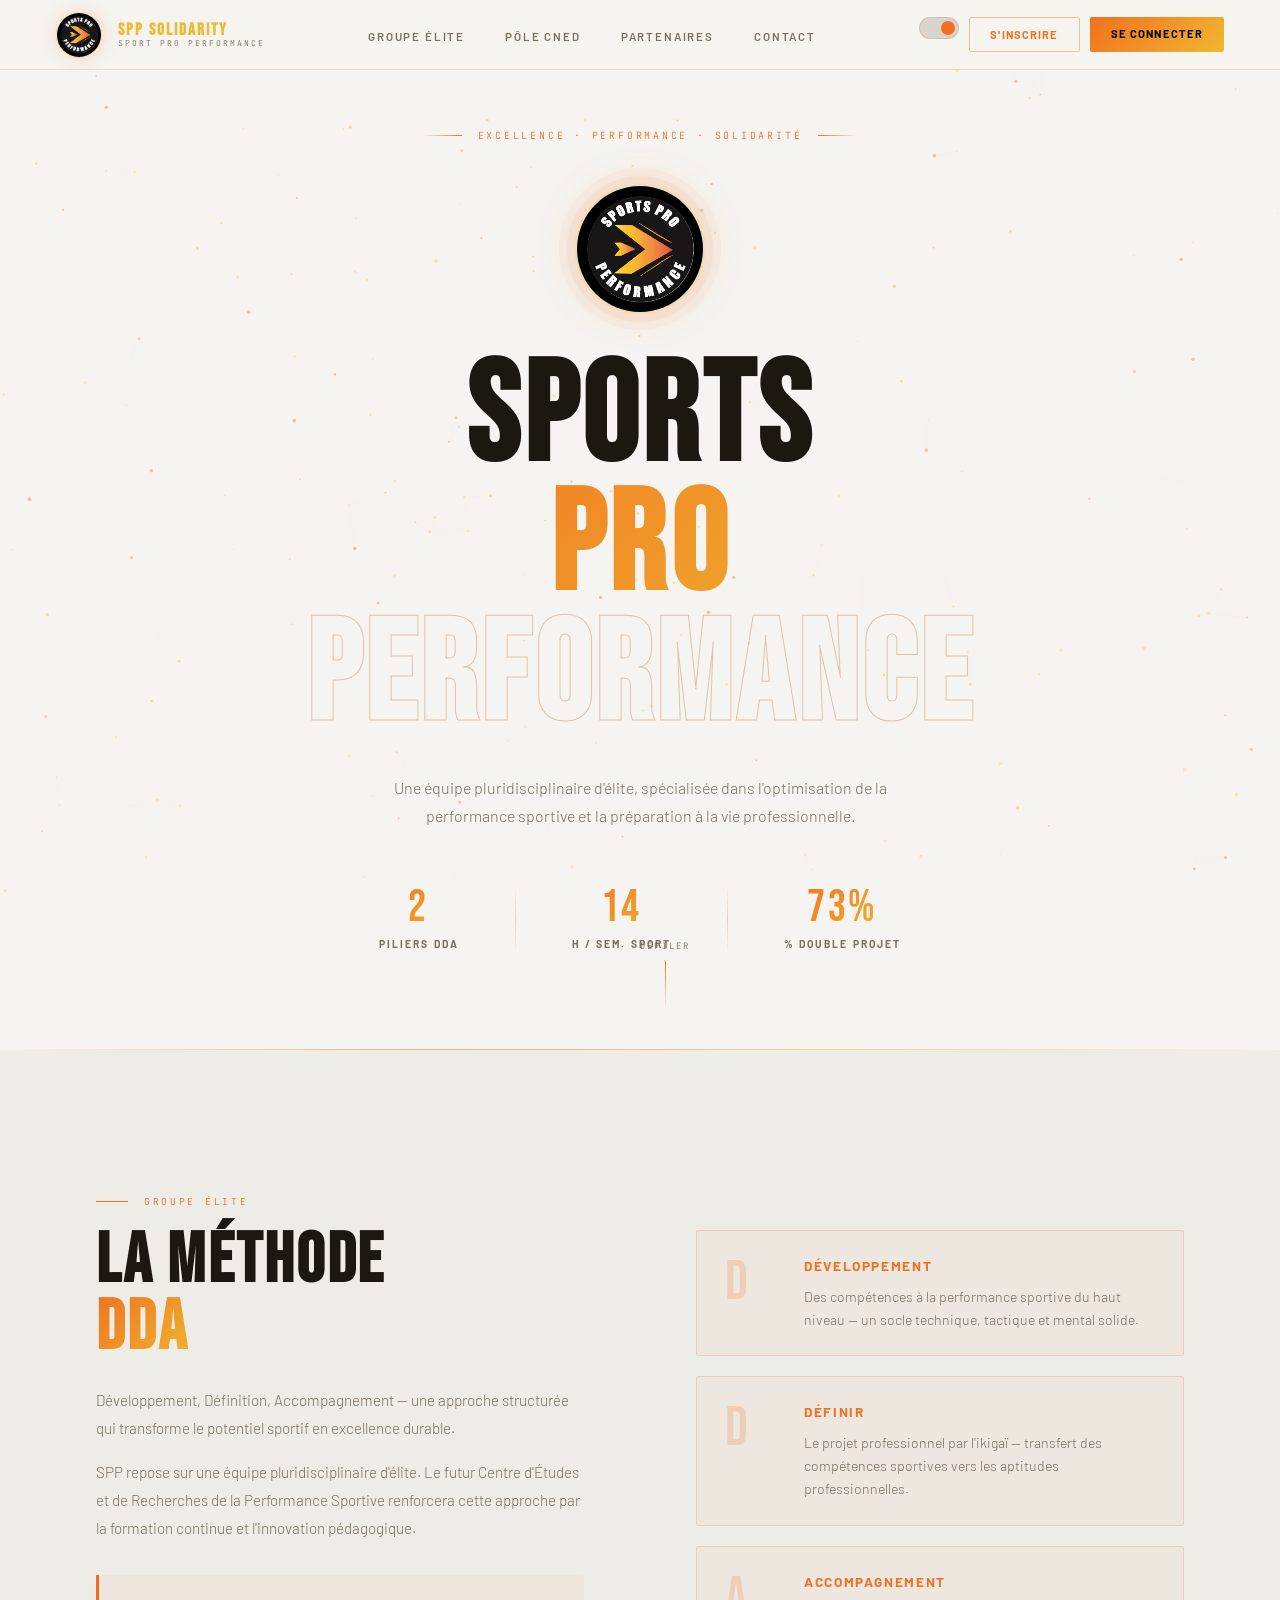
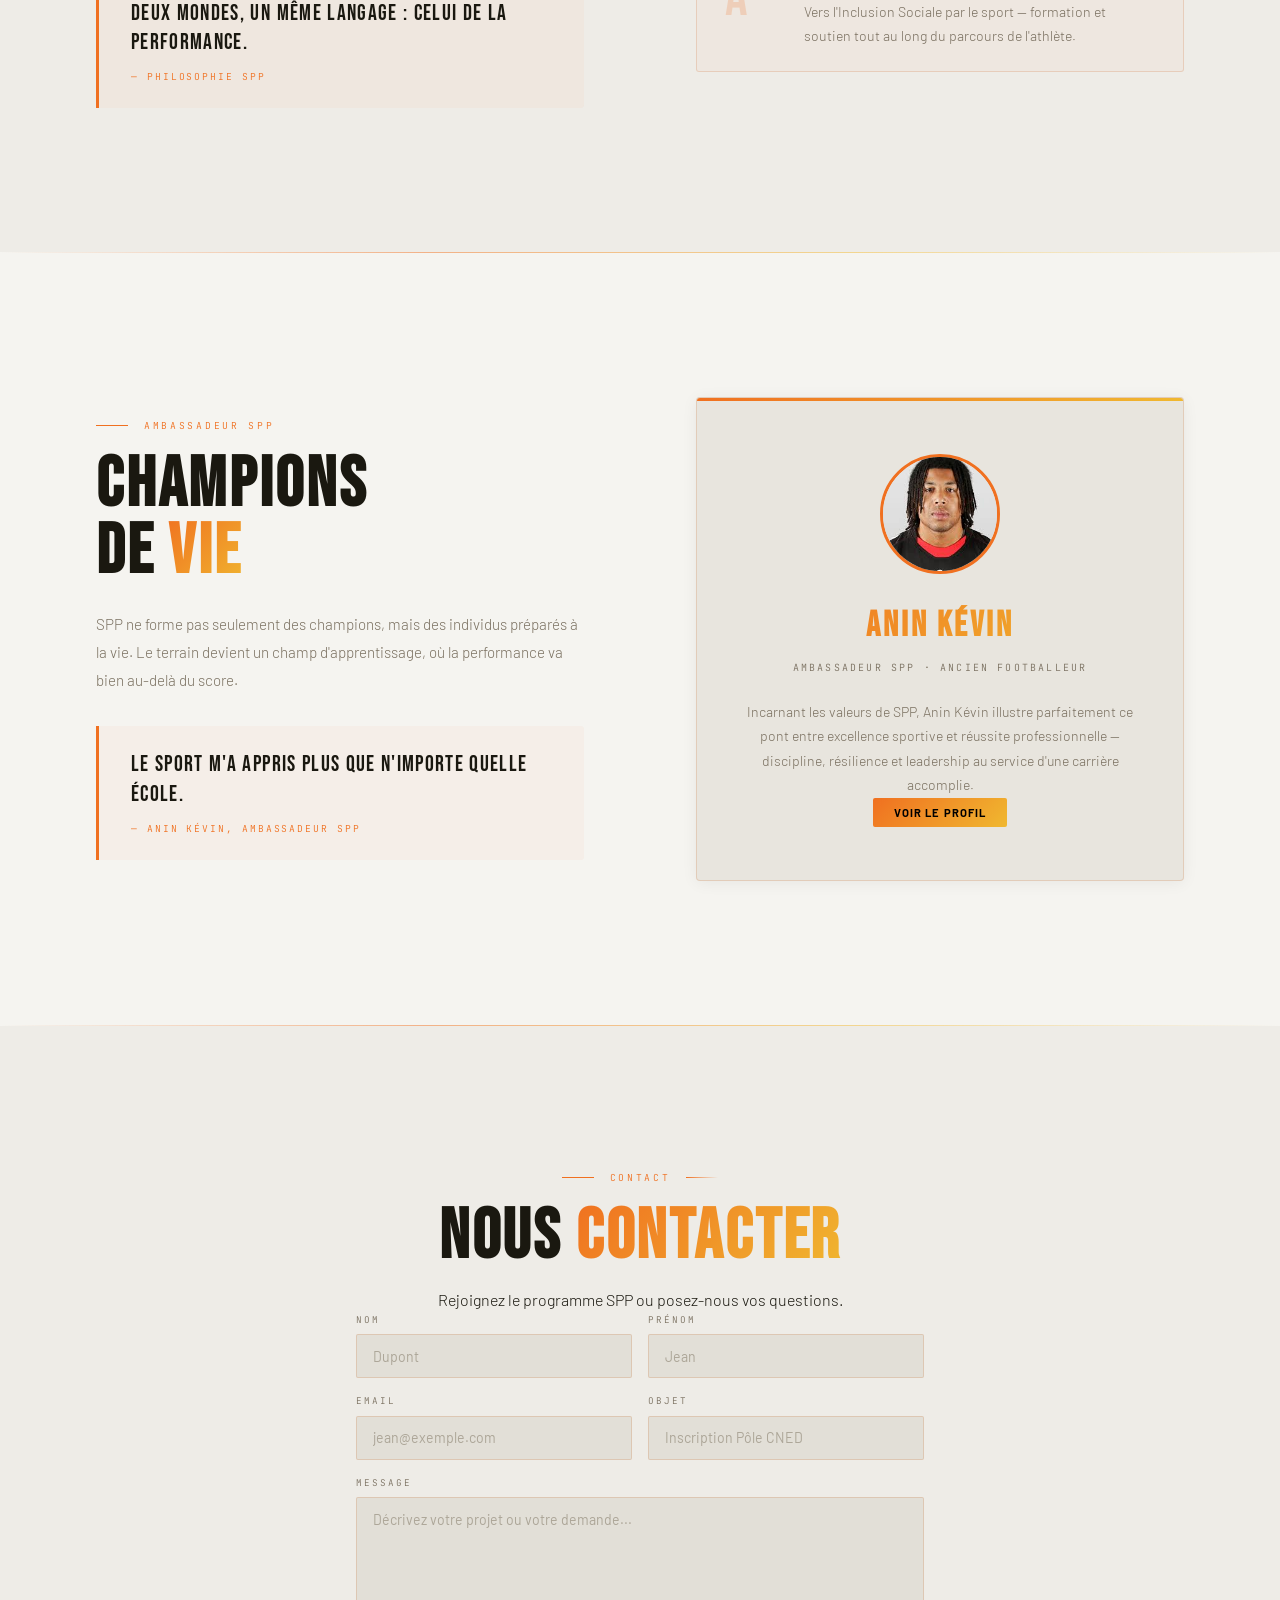
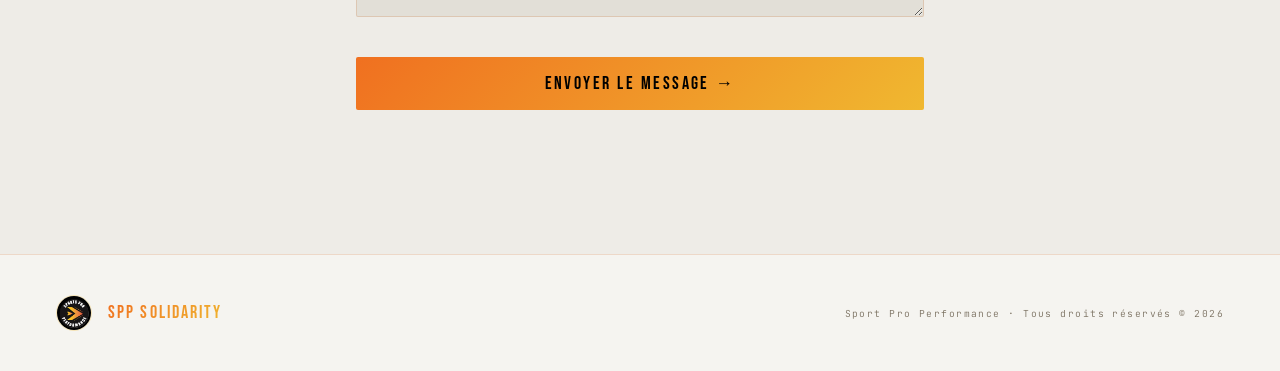
==== index.html @ 74d5d593 "maj1" ====
<!DOCTYPE html>
<html lang="fr">
<head>
<meta charset="UTF-8">

<!-- RESPONSIVE -->
<meta name="viewport" content="width=device-width, initial-scale=1.0">

<!-- SEO BASIQUE -->
<title>SPP Solidarity | Performance sportive & double projet pour athlètes</title>

<meta name="description" content="SPP Solidarity accompagne les athlètes de haut niveau dans leur performance sportive et leur double projet professionnel grâce à une approche innovante et pluridisciplinaire.">

<meta name="keywords" content="sport haut niveau, double projet, performance sportive, formation athlètes, préparation mentale, SPP Solidarity">

<meta name="author" content="SPP Solidarity">

<!-- INDEXATION -->
<meta name="robots" content="index, follow">

<!-- CANONICAL -->
<link rel="canonical" href="https://www.sportpro-performance.fr/">

<!-- FAVICON -->
<link rel="icon" href="img/logo.png" type="image/png">

<!-- THEME COLOR (mobile chrome) -->
<meta name="theme-color" content="#0a0a0a">

<!-- OPEN GRAPH (réseaux sociaux) -->
<meta property="og:title" content="SPP Solidarity — Performance sportive & double projet">
<meta property="og:description" content="Une équipe d'élite pour accompagner les athlètes vers la performance et la réussite professionnelle.">
<meta property="og:type" content="website">
<meta property="og:url" content="https://www.sportpro-performance.fr/">
<meta property="og:image" content="https://www.sportpro-performance.fr/img/preview.jpg">

<!-- TWITTER CARD -->
<meta name="twitter:card" content="summary_large_image">
<meta name="twitter:title" content="SPP Solidarity — Performance sportive">
<meta name="twitter:description" content="Excellence sportive et double projet professionnel pour athlètes.">
<meta name="twitter:image" content="https://www.sportpro-performance.fr/img/preview.jpg">

<!-- PERFORMANCE FONTS -->
<link rel="preconnect" href="https://fonts.googleapis.com">
<link rel="preconnect" href="https://fonts.gstatic.com" crossorigin>

<link href="https://fonts.googleapis.com/css2?family=Bebas+Neue&family=Barlow:wght@300;400;600;700&family=JetBrains+Mono:wght@400;700&display=swap" rel="stylesheet">

<!-- CSS -->
<link rel="stylesheet" href="spp.css">

</head>
<body>

<canvas id="hero-canvas"></canvas>

<!-- NAV -->
<nav>
  <a class="nav-brand" href="index.html">
    <img src="LOGO_PLACEHOLDER" alt="SPP" class="nav-logo-img">
    <div class="nav-brand-text">
      <strong>SPP SOLIDARITY</strong>
      <span>Sport Pro Performance</span>
    </div>
  </a>
  <ul class="nav-links">
    <li><a href="page2.html">Groupe Élite</a></li>
    <li><a href="page3.html">Pôle CNED</a></li>
    <li><a href="page4.html">Partenaires</a></li>
    <li><a href="#contact">Contact</a></li>
  </ul>
  <div class="nav-ctas">
    <button id="theme-toggle" title="Basculer thème" aria-label="Toggle theme"></button>
    <a href="off.html" class="btn btn-ghost">S'inscrire</a>
    <a href="off.html" class="btn btn-cta">Se connecter</a>
  </div>
</nav>

<!-- HERO -->
<section class="hero">
  <div class="hero-eyebrow">
    <div class="hero-eyebrow-line"></div>
    <span class="hero-eyebrow-text">Excellence · Performance · Solidarité</span>
    <div class="hero-eyebrow-line r"></div>
  </div>
  <img src="LOGO_PLACEHOLDER" alt="Sports Pro Performance" class="hero-logo">
  <h1>
    <div>Sports</div>
    <div class="line-accent">Pro</div>
    <div class="line-outline">Performance</div>
  </h1>
  <p class="hero-sub">
    Une équipe pluridisciplinaire d'élite, spécialisée dans l'optimisation de la performance sportive et la préparation à la vie professionnelle.
  </p>
  <div class="hero-kpis">
    <div class="kpi">
      <div class="kpi-n" data-count="3">0</div>
      <div class="kpi-l">Piliers DDA</div>
    </div>
    <div class="kpi-sep"></div>
    <div class="kpi">
      <div class="kpi-n" data-count="20">0</div>
      <div class="kpi-l">H / Sem. sport</div>
    </div>
    <div class="kpi-sep"></div>
    <div class="kpi">
      <div class="kpi-n" data-count="100">0</div>
      <div class="kpi-l">% Double projet</div>
    </div>
  </div>
  <div class="scroll-indicator">
    <span>Défiler</span>
    <div class="scroll-bar"></div>
  </div>
</section>

<div class="grad-divider"></div>

<!-- DDA -->
<section class="dda" id="elite">
  <div class="wrap">
    <div class="dda-inner">
      <div class="dda-copy reveal">
        <div class="section-meta">
          <div class="section-meta-line"></div>
          <span class="section-meta-label">Groupe Élite</span>
        </div>
        <h2 class="section-title">La méthode<br><em>DDA</em></h2>
        <p>Développement, Définition, Accompagnement — une approche structurée qui transforme le potentiel sportif en excellence durable.</p>
        <p>SPP repose sur une équipe pluridisciplinaire d'élite. Le futur Centre d'Études et de Recherches de la Performance Sportive renforcera cette approche par la formation continue et l'innovation pédagogique.</p>
        <div class="quote-block" style="margin-top:2rem">
          <p>Deux mondes, un même langage&nbsp;: celui de la performance.</p>
          <span>— Philosophie SPP</span>
        </div>
      </div>
      <div class="dda-pillars reveal">
        <div class="pillar">
          <div class="pillar-letter">D</div>
          <div class="pillar-body">
            <h3>Développement</h3>
            <p>Des compétences à la performance sportive du haut niveau — un socle technique, tactique et mental solide.</p>
          </div>
        </div>
        <div class="pillar">
          <div class="pillar-letter">D</div>
          <div class="pillar-body">
            <h3>Définir</h3>
            <p>Le projet professionnel par l'ikigaï — transfert des compétences sportives vers les aptitudes professionnelles.</p>
          </div>
        </div>
        <div class="pillar">
          <div class="pillar-letter">A</div>
          <div class="pillar-body">
            <h3>Accompagnement</h3>
            <p>Vers l'Inclusion Sociale par le sport — formation et soutien tout au long du parcours de l'athlète.</p>
          </div>
        </div>
      </div>
    </div>
  </div>
</section>

<div class="grad-divider"></div>

<!-- AMBASSADOR -->
<section class="ambassador">
  <div class="wrap">
    <div class="ambass-inner">
      <div class="reveal">
        <div class="section-meta">
          <div class="section-meta-line"></div>
          <span class="section-meta-label">Ambassadeur SPP</span>
        </div>
        <h2 class="section-title">Champions<br>de <em>vie</em></h2>
        <p style="color:var(--muted);margin-top:1.5rem;line-height:1.85;font-size:.95rem">
          SPP ne forme pas seulement des champions, mais des individus préparés à la vie. Le terrain devient un champ d'apprentissage, où la performance va bien au-delà du score.
        </p>
        <div class="quote-block" style="margin-top:2rem">
          <p>Le sport m'a appris plus que n'importe quelle école.</p>
          <span>— Anin Kévin, Ambassadeur SPP</span>
        </div>
      </div>
      <div class="ambass-card reveal">
  
        <div class="ambass-avatar">
          <img src="img/anin.jpg" alt="Anin Kévin" loading="lazy">
        </div>

        <h3>Anin Kévin</h3>

        <div class="ambass-role">
          Ambassadeur SPP · Ancien footballeur
        </div>

        <p>
          Incarnant les valeurs de SPP, Anin Kévin illustre parfaitement ce pont entre excellence sportive et réussite professionnelle — discipline, résilience et leadership au service d'une carrière accomplie.
        </p>

        <a href="https://fr.wikipedia.org/wiki/K%C3%A9vin_Anin"
          class="btn btn-cta"
          target="_blank"
          rel="noopener noreferrer">
          Voir le profil
        </a>

      </div>
    </div>
  </div>
</section>

<div class="grad-divider"></div>

<!-- CONTACT -->
<section class="contact" id="contact">
  <div class="contact-inner">
    <div class="reveal">
      <div class="section-meta" style="justify-content:center">
        <div class="section-meta-line"></div>
        <span class="section-meta-label">Contact</span>
        <div class="section-meta-line" style="background:linear-gradient(to left, transparent, var(--orange))"></div>
      </div>
      <h2 class="section-title">Nous <em>contacter</em></h2>
      <p>Rejoignez le programme SPP ou posez-nous vos questions.</p>
    </div>
    <div class="form-grid reveal">
      <div class="fg"><label>Nom</label><input type="text" placeholder="Dupont"></div>
      <div class="fg"><label>Prénom</label><input type="text" placeholder="Jean"></div>
      <div class="fg"><label>Email</label><input type="email" placeholder="jean@exemple.com"></div>
      <div class="fg"><label>Objet</label><input type="text" placeholder="Inscription Pôle CNED"></div>
      <div class="fg full"><label>Message</label><textarea placeholder="Décrivez votre projet ou votre demande..."></textarea></div>
      <div class="full"><button class="btn-submit" id="submitBtn">Envoyer le message →</button></div>
    </div>
  </div>
</section>

<!-- FOOTER -->
<footer>
  <div class="footer-left">
    <img src="LOGO_PLACEHOLDER" alt="SPP" class="footer-logo-img">
    <span class="footer-brand">SPP SOLIDARITY</span>
  </div>
  <div class="footer-right">Sport Pro Performance · Tous droits réservés © 2026</div>
</footer>
<script src="spp.js"></script>
</body>
</html>
---- spp.css ----
:root {
  --bg: #050608;
  --surface: #0a0c0f;
  --card: #0f1217;
  --card2: #131720;
  --orange: #f07020;
  --orange2: #f89030;
  --gold: #f0b830;
  --gold2: #ffd060;
  --text: #eceef5;
  --muted: #606880;
  --faint: rgba(240,112,32,0.12);
  --border: rgba(240,112,32,0.14);
  --border2: rgba(240,184,48,0.1);
  --grad: linear-gradient(135deg, var(--orange), var(--gold));
  --font-head: 'Bebas Neue', sans-serif;
  --font-body: 'Barlow', sans-serif;
  --font-mono: 'JetBrains Mono', monospace;
}

*, *::before, *::after { margin:0; padding:0; box-sizing:border-box; }
html { scroll-behavior:smooth; }
body {
  background: var(--bg);
  color: var(--text);
  font-family: var(--font-body);
  font-weight: 300;
  overflow-x: hidden;
  line-height: 1.6;
}

/* ── CANVAS ── */
#hero-canvas {
  position: fixed;
  top:0; left:0; width:100%; height:100%;
  z-index:0; pointer-events:none;
}

/* ── NAV ── */
nav {
  position: fixed;
  top:0; left:0; right:0;
  z-index:200;
  height: 70px;
  display: flex;
  align-items: center;
  justify-content: space-between;
  padding: 0 3.5rem;
  background: rgba(5,6,8,0.92);
  backdrop-filter: blur(24px) saturate(180%);
  border-bottom: 1px solid var(--border);
}

.nav-brand {
  display: flex;
  align-items: center;
  gap: 1rem;
  text-decoration: none;
}
.nav-logo-img {
  width: 46px;
  height: 46px;
  border-radius: 50%;
  object-fit: cover;
  border: 1.5px solid rgba(240,184,48,0.4);
  box-shadow: 0 0 16px rgba(240,112,32,0.25);
}
.nav-brand-text { display:flex; flex-direction:column; line-height:1.1; }
.nav-brand-text strong {
  font-family: var(--font-head);
  font-size: 1.05rem;
  letter-spacing: .12em;
  color: var(--gold);
}
.nav-brand-text span {
  font-family: var(--font-mono);
  font-size: .5rem;
  letter-spacing: .25em;
  text-transform: uppercase;
  color: var(--muted);
}

.nav-links { display:flex; gap:2.5rem; list-style:none; }
.nav-links a {
  font-size:.72rem; font-weight:600;
  letter-spacing:.16em; text-transform:uppercase;
  color:var(--muted); text-decoration:none;
  transition:color .2s;
}
.nav-links a:hover { color:var(--orange); }

.nav-ctas { display:flex; gap:.6rem; }

.btn {
  font-size:.7rem; font-weight:700;
  letter-spacing:.1em; text-transform:uppercase;
  padding:.5rem 1.3rem; border-radius:2px;
  text-decoration:none; cursor:pointer;
  border:none; transition:all .2s;
  font-family: var(--font-body);
}
.btn-ghost {
  background:transparent;
  border:1px solid rgba(240,112,32,.4);
  color: var(--orange);
}
.btn-ghost:hover { border-color:var(--orange); background:rgba(240,112,32,.08); }
.btn-cta {
  background: var(--grad);
  color:#000;
}
.btn-cta:hover { filter:brightness(1.1); transform:translateY(-1px); }

/* ── HERO ── */
.hero {
  position:relative; z-index:1;
  min-height:100vh;
  display:flex; flex-direction:column;
  align-items:center; justify-content:center;
  text-align:center;
  padding: 8rem 2rem 6rem;
}

.hero-eyebrow {
  display:flex; align-items:center; gap:1rem;
  margin-bottom:2.5rem;
  animation: fadeUp .7s .2s both;
}
.hero-eyebrow-line {
  width: 40px; height:1px;
  background: linear-gradient(to right, transparent, var(--orange));
}
.hero-eyebrow-text {
  font-family: var(--font-mono);
  font-size:.62rem; letter-spacing:.28em;
  text-transform:uppercase; color:var(--orange);
}
.hero-eyebrow-line.r {
  background: linear-gradient(to left, transparent, var(--orange));
}

.hero-logo {
  width:130px; height:130px;
  border-radius:50%;
  border:2px solid rgba(240,184,48,.35);
  box-shadow:
    0 0 0 8px rgba(240,112,32,.06),
    0 0 0 16px rgba(240,112,32,.03),
    0 0 40px rgba(240,112,32,.2);
  margin-bottom:2.5rem;
  animation: fadeUp .7s .35s both, glow 4s 1.5s infinite ease-in-out;
  object-fit:cover;
}

.hero h1 {
  font-family: var(--font-head);
  font-size: clamp(4.5rem, 11vw, 10rem);
  letter-spacing:.03em;
  line-height:.92;
  text-transform:uppercase;
  animation: fadeUp .7s .5s both;
}
.hero h1 .line-accent {
  background: var(--grad);
  -webkit-background-clip: text;
  -webkit-text-fill-color: transparent;
  background-clip: text;
}
.hero h1 .line-outline {
  -webkit-text-stroke: 1px rgba(240,112,32,.35);
  color:transparent;
}

.hero-sub {
  margin-top:2rem;
  font-size:1rem; font-weight:300;
  color:var(--muted); max-width:560px;
  line-height:1.75;
  animation: fadeUp .7s .65s both;
}

.hero-kpis {
  margin-top:3.5rem;
  display:flex; gap:3.5rem;
  animation: fadeUp .7s .8s both;
}
.kpi { text-align:center; }
.kpi-n {
  font-family: var(--font-head);
  font-size:2.8rem; letter-spacing:.06em;
  line-height:1;
  background: var(--grad);
  -webkit-background-clip:text;
  -webkit-text-fill-color:transparent;
  background-clip:text;
}
.kpi-l {
  font-size:.65rem; font-weight:700;
  letter-spacing:.2em; text-transform:uppercase;
  color:var(--muted); margin-top:.3rem;
}
.kpi-sep {
  width:1px;
  background: linear-gradient(to bottom, transparent, rgba(240,112,32,.3), transparent);
  align-self:stretch;
}

.scroll-indicator {
  position:absolute; bottom:2.5rem; left:50%;
  transform:translateX(-50%);
  display:flex; flex-direction:column; align-items:center; gap:.5rem;
  animation: fadeUp .7s 1s both;
}
.scroll-indicator span {
  font-family:var(--font-mono); font-size:.55rem;
  letter-spacing:.25em; text-transform:uppercase; color:var(--muted);
}
.scroll-bar {
  width:1px; height:48px;
  background: linear-gradient(to bottom, var(--orange), transparent);
  animation: scrollPulse 2s infinite;
}

/* ── DIVIDER ── */
.grad-divider {
  height:1px;
  background: linear-gradient(to right, transparent, var(--orange), var(--gold), transparent);
  position:relative; z-index:1;
  opacity:.5;
}

/* ── SECTIONS SHARED ── */
section { position:relative; z-index:1; }

.wrap {
  max-width:1200px; margin:0 auto;
  padding:0 3.5rem;
}

.section-meta {
  display:flex; align-items:center; gap:1rem;
  margin-bottom:1.2rem;
}
.section-meta-line { width:32px; height:1px; background:var(--orange); }
.section-meta-label {
  font-family:var(--font-mono); font-size:.6rem;
  letter-spacing:.28em; text-transform:uppercase;
  color:var(--orange);
}

.section-title {
  font-family:var(--font-head);
  font-size:clamp(2.8rem,5.5vw,5rem);
  letter-spacing:.04em; line-height:.95;
  text-transform:uppercase;
}
.section-title em {
  font-style:normal;
  background: var(--grad);
  -webkit-background-clip:text;
  -webkit-text-fill-color:transparent;
  background-clip:text;
}

/* ── DDA ── */
.dda {
  padding:9rem 0;
  background: var(--surface);
}

.dda-inner {
  display:grid;
  grid-template-columns:1fr 1fr;
  gap:7rem; align-items:center;
}

.dda-copy p {
  color:var(--muted); font-size:.95rem;
  line-height:1.85; margin-top:1.5rem;
}
.dda-copy p + p { margin-top:1rem; }

.dda-pillars {
  display:flex; flex-direction:column; gap:1.25rem;
}
.pillar {
  display:flex; align-items:flex-start; gap:1.5rem;
  padding:1.5rem 1.75rem;
  border:1px solid var(--border);
  border-radius:3px;
  background:rgba(240,112,32,.03);
  position:relative; overflow:hidden;
  transition:border-color .3s, transform .3s;
}
.pillar::after {
  content:'';
  position:absolute; left:0; top:0; bottom:0;
  width:3px;
  background: var(--grad);
  opacity:0; transition:opacity .3s;
}
.pillar:hover { border-color:rgba(240,112,32,.4); transform:translateX(4px); }
.pillar:hover::after { opacity:1; }
.pillar-letter {
  font-family:var(--font-head);
  font-size:3.5rem; line-height:1; color:var(--orange);
  opacity:.2; flex-shrink:0; width:55px;
  transition: opacity .3s;
}
.pillar:hover .pillar-letter { opacity:.5; }
.pillar-body h3 {
  font-weight:700; font-size:.85rem;
  letter-spacing:.12em; text-transform:uppercase;
  color:var(--orange); margin-bottom:.5rem;
}
.pillar-body p { font-size:.88rem; color:var(--muted); line-height:1.65; }

/* ── PROTOCOL ── */
.protocol { padding:9rem 0; background:var(--bg); }

.protocol-steps {
  margin-top:4rem;
  display:grid; grid-template-columns:repeat(3,1fr);
  gap:3px;
}

.pstep {
  background:var(--card);
  padding:3.5rem 2.5rem;
  position:relative; overflow:hidden;
  transition:background .3s;
}
.pstep:hover { background:var(--card2); }

.pstep-bg-num {
  position:absolute; right:1.5rem; top:1rem;
  font-family:var(--font-head); font-size:7rem;
  color:rgba(240,112,32,.05); line-height:1;
  user-select:none; pointer-events:none;
}

.pstep-icon {
  width:52px; height:52px;
  background: var(--faint);
  border:1px solid var(--border);
  border-radius:50%;
  display:flex; align-items:center; justify-content:center;
  font-size:1.4rem;
  margin-bottom:2rem;
  transition:border-color .3s, box-shadow .3s;
}
.pstep:hover .pstep-icon {
  border-color:rgba(240,112,32,.5);
  box-shadow:0 0 20px rgba(240,112,32,.15);
}

.pstep h3 {
  font-family:var(--font-head);
  font-size:2rem; letter-spacing:.08em;
  color:var(--orange); margin-bottom:.75rem;
}
.pstep p { font-size:.875rem; color:var(--muted); line-height:1.7; }

.pstep-stripe {
  position:absolute; bottom:0; left:0;
  height:2px; width:0;
  background: var(--grad);
  transition:width .5s ease;
}
.pstep:hover .pstep-stripe { width:100%; }

/* ── COMPETENCES ── */
.competences {
  padding:9rem 0;
  background:var(--surface);
  position:relative; overflow:hidden;
}
.competences::before {
  content:'DDA';
  position:absolute; right:-3rem; top:50%;
  transform:translateY(-50%);
  font-family:var(--font-head);
  font-size:22rem; line-height:1;
  color:rgba(240,112,32,.03);
  user-select:none; pointer-events:none;
  letter-spacing:.06em;
}

.comp-grid {
  margin-top:4rem;
  display:grid; grid-template-columns:repeat(2,1fr);
  gap:1.5rem;
}

.comp-card {
  background:var(--card);
  border:1px solid transparent;
  border-radius:3px;
  padding:2.5rem;
  transition:border-color .3s, transform .3s;
  position:relative; overflow:hidden;
}
.comp-card::before {
  content:'';
  position:absolute; top:0; left:0; right:0;
  height:2px;
  background: var(--grad);
  transform:scaleX(0); transform-origin:left;
  transition:transform .3s;
}
.comp-card:hover {
  border-color:var(--border);
  transform:translateY(-4px);
}
.comp-card:hover::before { transform:scaleX(1); }

.comp-card-icon {
  width:44px; height:44px;
  background:var(--faint);
  border:1px solid var(--border);
  border-radius:50%;
  display:flex; align-items:center; justify-content:center;
  font-size:1.2rem; margin-bottom:1.25rem;
}
.comp-card h3 {
  font-weight:700; font-size:.85rem;
  letter-spacing:.1em; text-transform:uppercase;
  color:var(--text); margin-bottom:.6rem;
}
.comp-card p { font-size:.875rem; color:var(--muted); line-height:1.7; }

/* ── PROGRAMME ── */
.programme { padding:9rem 0; background:var(--bg); }

.table-wrap {
  margin-top:3rem;
  border-radius:4px;
  border:1px solid var(--border);
  overflow:hidden;
}
table { width:100%; border-collapse:collapse; }
thead th {
  background:var(--card);
  font-family:var(--font-mono);
  font-size:.62rem; letter-spacing:.2em;
  text-transform:uppercase; color:var(--orange);
  padding:1.1rem 1.5rem; text-align:left;
  border-bottom:1px solid var(--border);
}
tbody tr { border-bottom:1px solid rgba(255,255,255,.025); transition:background .2s; }
tbody tr:last-child { border-bottom:none; }
tbody tr:hover { background:rgba(240,112,32,.03); }
tbody th {
  font-weight:700; font-size:.825rem;
  color:var(--text); padding:1rem 1.5rem;
  white-space:nowrap; vertical-align:top;
}
tbody td { font-size:.825rem; color:var(--muted); padding:1rem 1.5rem; line-height:1.65; }

/* ── PLANNING ── */
.planning { padding:9rem 0; background:var(--surface); }

.week-grid {
  margin-top:3rem;
  display:grid; grid-template-columns:repeat(7,1fr);
  gap:3px;
}
.day {
  background:var(--card);
  border-radius:3px;
  overflow:hidden;
  transition:transform .25s;
}
.day:hover { transform:translateY(-6px); }

.day-head {
  background:var(--orange);
  text-align:center;
  font-family:var(--font-head);
  font-size:.85rem; letter-spacing:.12em;
  text-transform:uppercase;
  padding:.6rem .5rem;
  color:#000;
}
.day-slots { padding:.75rem .6rem; display:flex; flex-direction:column; gap:.45rem; }
.slot {
  font-size:.67rem; line-height:1.4;
  padding:.45rem .6rem;
  border-radius:2px;
  border-left:2px solid var(--orange);
  background:rgba(240,112,32,.06);
  color:var(--text);
}
.slot.s { border-color:#00c896; background:rgba(0,200,150,.06); }
.slot.m { border-color:#4488ff; background:rgba(68,136,255,.06); }
.slot.r { border-color:var(--muted); background:rgba(96,104,128,.06); color:var(--muted); }

/* ── AMBASSADOR ── */
.ambassador { padding:9rem 0; background:var(--bg); }

.ambass-inner {
  display:grid;
  grid-template-columns:1fr 1fr;
  gap:7rem; align-items:center;
}

.ambass-card {
  background:var(--card);
  border:1px solid var(--border);
  border-radius:4px;
  padding:3.5rem 3rem;
  text-align:center;
  position:relative; overflow:hidden;
}
.ambass-card::before {
  content:'';
  position:absolute; top:0; left:0; right:0;
  height:3px; background:var(--grad);
}
.ambass-avatar {
  width: 120px;
  height: 120px;
  border-radius: 50%;
  overflow: hidden;

  margin: 0 auto 1.5rem;

  border: 3px solid #f07020;

  display: block;
  position: relative;
}

.ambass-avatar img {
  width: 100%;
  height: 100%;

  object-fit: cover;

  /* 👇 CENTRAGE VISAGE (clé) */
  object-position: center top;

  /* 👇 ajuste si besoin */
  transform: scale(1.15);

  display: block;
}
.ambass-card h3 {
  font-family:var(--font-head);
  font-size:2.2rem; letter-spacing:.08em;
  background:var(--grad);
  -webkit-background-clip:text; -webkit-text-fill-color:transparent;
  background-clip:text; margin-bottom:.35rem;
}
.ambass-role {
  font-family:var(--font-mono);
  font-size:.62rem; letter-spacing:.22em;
  text-transform:uppercase; color:var(--muted);
  margin-bottom:1.5rem;
}
.ambass-card p { font-size:.875rem; color:var(--muted); line-height:1.75; }

/* ── QUOTE ── */
.quote-block {
  margin-top:2rem;
  padding:1.5rem 2rem;
  border-left:3px solid var(--orange);
  background:rgba(240,112,32,.04);
  border-radius:0 3px 3px 0;
}
.quote-block p {
  font-family:var(--font-head);
  font-size:1.4rem; letter-spacing:.06em;
  color:var(--text); line-height:1.3;
  margin:0;
}
.quote-block span {
  font-family:var(--font-mono);
  font-size:.6rem; letter-spacing:.2em;
  text-transform:uppercase; color:var(--orange);
  margin-top:.75rem; display:block;
}

/* ── CONTACT ── */
.contact { padding:9rem 0; background:var(--surface); }
.contact-inner {
  max-width:680px; margin:0 auto;
  padding:0 3.5rem; text-align:center;
}
.contact-inner .section-title { margin-bottom:1rem; }
.contact-inner > p { color:var(--muted); margin-bottom:3rem; font-size:.95rem; }

.form-grid { display:grid; grid-template-columns:1fr 1fr; gap:1rem; text-align:left; }
.form-grid .full { grid-column:1/-1; }
.fg { display:flex; flex-direction:column; gap:.4rem; }
.fg label {
  font-family:var(--font-mono); font-size:.58rem;
  letter-spacing:.22em; text-transform:uppercase; color:var(--muted);
}
.fg input, .fg textarea {
  background:var(--card); border:1px solid var(--border);
  border-radius:2px; padding:.8rem 1rem;
  color:var(--text); font-family:var(--font-body);
  font-size:.88rem; outline:none;
  transition:border-color .2s, box-shadow .2s; width:100%;
}
.fg input::placeholder, .fg textarea::placeholder { color:rgba(96,104,128,.6); }
.fg input:focus, .fg textarea:focus {
  border-color:var(--orange);
  box-shadow:0 0 0 3px rgba(240,112,32,.08);
}
.fg textarea { resize:vertical; min-height:120px; }

.btn-submit {
  margin-top:1.5rem; width:100%;
  padding:1rem; background:var(--grad);
  color:#000; border:none; border-radius:2px;
  font-family:var(--font-head);
  font-size:1.1rem; letter-spacing:.14em;
  text-transform:uppercase;
  cursor:pointer; transition:filter .2s, transform .2s;
}
.btn-submit:hover { filter:brightness(1.1); transform:translateY(-2px); }

/* ── FOOTER ── */
footer {
  background:var(--bg);
  border-top:1px solid var(--border);
  padding:2.5rem 3.5rem;
  display:flex; align-items:center;
  justify-content:space-between;
  position:relative; z-index:1;
}
.footer-left { display:flex; align-items:center; gap:1rem; }
.footer-logo-img {
  width:36px; height:36px; border-radius:50%;
  border:1px solid rgba(240,184,48,.3);
  object-fit:cover;
}
.footer-brand {
  font-family:var(--font-head);
  font-size:1.1rem; letter-spacing:.12em;
  background:var(--grad);
  -webkit-background-clip:text; -webkit-text-fill-color:transparent;
  background-clip:text;
}
.footer-right {
  font-family:var(--font-mono); font-size:.6rem;
  letter-spacing:.15em; color:var(--muted);
}

/* ── REVEAL ── */
.reveal { opacity:0; transform:translateY(28px); transition:opacity .65s ease, transform .65s ease; }
.reveal.visible { opacity:1; transform:none; }

/* ── KEYFRAMES ── */
@keyframes fadeUp {
  from { opacity:0; transform:translateY(18px); }
  to   { opacity:1; transform:none; }
}
@keyframes scrollPulse {
  0%,100% { opacity:.3; transform:scaleY(1); }
  50%      { opacity:1; transform:scaleY(1.15); }
}
@keyframes glow {
  0%,100% { box-shadow:0 0 0 8px rgba(240,112,32,.06),0 0 0 16px rgba(240,112,32,.03),0 0 40px rgba(240,112,32,.2); }
  50%     { box-shadow:0 0 0 8px rgba(240,112,32,.1),0 0 0 16px rgba(240,112,32,.05),0 0 60px rgba(240,112,32,.35); }
}

/* ── LIGHT THEME ── */
html.light {
  --bg: #f5f4f0;
  --surface: #eeece7;
  --card: #e8e5de;
  --card2: #e2dfd7;
  --text: #1a1810;
  --muted: #7a7060;
  --faint: rgba(240,112,32,0.1);
  --border: rgba(200,90,20,0.18);
  --border2: rgba(200,90,20,0.12);
}

html.light nav {
  background: rgba(245,244,240,0.94);
}

html.light .pstep,
html.light .day,
html.light .comp-card,
html.light .ambass-card {
  box-shadow: 0 2px 16px rgba(0,0,0,0.06);
}

html.light tbody tr { border-bottom: 1px solid rgba(0,0,0,.06); }
html.light tbody tr:hover { background: rgba(240,112,32,.05); }

html.light .fg input,
html.light .fg textarea {
  background: var(--card2);
  color: var(--text);
}

html.light .fg input::placeholder,
html.light .fg textarea::placeholder { color: rgba(120,110,90,.5); }

html.light .hero h1 .line-outline {
  -webkit-text-stroke: 1px rgba(180,80,10,.3);
}

html.light .pstep-bg-num { color: rgba(240,112,32,.07); }
html.light .competences::before { color: rgba(240,112,32,.04); }

/* ── THEME TOGGLE BUTTON ── */
#theme-toggle {
  width: 40px; height: 22px;
  background: var(--card);
  border: 1px solid var(--border);
  border-radius: 100px;
  cursor: pointer;
  position: relative;
  transition: background .3s, border-color .3s;
  flex-shrink: 0;
  outline: none;
}
#theme-toggle::after {
  content: '';
  position: absolute;
  top: 3px; left: 3px;
  width: 14px; height: 14px;
  border-radius: 50%;
  background: var(--orange);
  transition: transform .3s, background .3s;
}
html.light #theme-toggle { background: #d8d5ce; }
html.light #theme-toggle::after { transform: translateX(18px); }

.theme-icon {
  font-size: .8rem;
  margin-right: .15rem;
  user-select: none;
  pointer-events: none;
}

/* ── HERO PARTENAIRE ── */
.hero-partner {
  padding: 10rem 0 6rem;
  text-align: center;
}
.hero-partner h1 {
  font-family: var(--font-head);
  font-size: clamp(3.5rem, 8vw, 7rem);
  text-transform: uppercase;
  letter-spacing: .04em;
}
.hero-partner p {
  margin-top: 1.5rem;
  color: var(--muted);
  max-width: 600px;
  margin-left: auto;
  margin-right: auto;
}

/* ── WHY PARTNER ── */
.why-partner {
  padding: 9rem 0;
  background: var(--surface);
}
.grid-3 {
  display: grid;
  grid-template-columns: repeat(3,1fr);
  gap: 1.5rem;
  margin-top: 3rem;
}
.grid-3 div {
  background: var(--card);
  padding: 2rem;
  border: 1px solid var(--border);
  transition: transform .3s, border-color .3s;
}
.grid-3 div:hover {
  transform: translateY(-6px);
  border-color: rgba(240,112,32,.4);
}

/* ── PARTNERS TYPES ── */
.partners-types {
  padding: 9rem 0;
  background: var(--bg);
}

/* ── BENEFITS ── */
.benefits {
  padding: 9rem 0;
  background: var(--surface);
}
.benefits ul {
  margin-top: 2rem;
}
.benefits li {
  margin: 1rem 0;
  font-size: .9rem;
  color: var(--muted);
}

/* ── STATS ── */
.stats {
  padding: 9rem 0;
  background: var(--bg);
}
.grid-4 {
  display: grid;
  grid-template-columns: repeat(4,1fr);
  gap: 1.5rem;
  margin-top: 3rem;
}
.grid-4 div {
  text-align: center;
  background: var(--card);
  padding: 2rem;
  border: 1px solid var(--border);
}
.grid-4 strong {
  font-family: var(--font-head);
  font-size: 2.5rem;
  display: block;
  background: var(--grad);
  -webkit-background-clip: text;
  -webkit-text-fill-color: transparent;
}

/* ── LOGOS ── */
.partners-logos {
  padding: 7rem 0;
  text-align: center;
}
.logos {
  margin-top: 2.5rem;
  display: flex;
  justify-content: center;
  gap: 3rem;
  flex-wrap: wrap;
}
.logos img {
  height: 50px;
  opacity: .7;
  transition: opacity .3s;
}
.logos img:hover { opacity: 1; }

/* ── CTA FIXE ── */
.floating-cta {
  position: fixed;
  bottom: 25px;
  right: 25px;
  background: var(--grad);
  color: #000;
  padding: 12px 18px;
  border-radius: 30px;
  font-size: .7rem;
  font-weight: 700;
  letter-spacing: .1em;
  text-transform: uppercase;
  text-decoration: none;
  z-index: 300;
}

/* ── RESPONSIVE ── */
@media(max-width:900px){
  .grid-3, .grid-4 {
    grid-template-columns: 1fr;
  }
}

/* ── RESPONSIVE MOBILE ── */
@media(max-width:768px){
  nav { padding: 0 1.5rem; gap: .75rem; }
  .nav-links { display:none; }
  .nav-ctas .btn-ghost { display:none; }

  .hero h1 { font-size: clamp(3.5rem, 14vw, 6rem); }
  .hero-kpis { gap:1.5rem; }

  .dda-inner,
  .ambass-inner { grid-template-columns:1fr; gap:3rem; }

  .protocol-steps { grid-template-columns:1fr; gap:3px; }

  .comp-grid { grid-template-columns:1fr; }

  .week-grid { grid-template-columns: repeat(2,1fr); gap:3px; }

  .wrap { padding:0 1.5rem; }
  .contact-inner { padding:0 1.5rem; }
  .form-grid { grid-template-columns:1fr; }
  .form-grid .full { grid-column:1; }

  footer { flex-direction:column; gap:1rem; text-align:center; padding:2rem 1.5rem; }
  .hero-partner { padding:8rem 0 4rem; }
  .grid-3, .grid-4 { grid-template-columns:1fr; }
}

@media(max-width:480px){
  .week-grid { grid-template-columns:1fr; }
  .hero-kpis { flex-direction:column; gap:1rem; }
  .kpi-sep { width:40px; height:1px; background:linear-gradient(to right,transparent,rgba(240,112,32,.3),transparent); align-self:auto; }
}

/* ── BENEFITS list fallback ── */
.benefits ul { list-style:none; margin-top:2rem; display:flex; flex-direction:column; gap:.85rem; }
.benefits li {
  font-size:.9rem; color:var(--muted);
  padding:.9rem 1.25rem;
  border:1px solid var(--border);
  border-left:3px solid var(--orange);
  background:rgba(240,112,32,.03);
  border-radius:0 3px 3px 0;
}

/* ── LOGOS with links ── */
.logos a {
  display:inline-flex;
  align-items:center;
  transition:opacity .3s, transform .3s;
}
.logos a:hover { opacity:1; transform:translateY(-2px); }
.logos a img { opacity:.7; transition:opacity .3s; }
.logos a:hover img { opacity:1; }
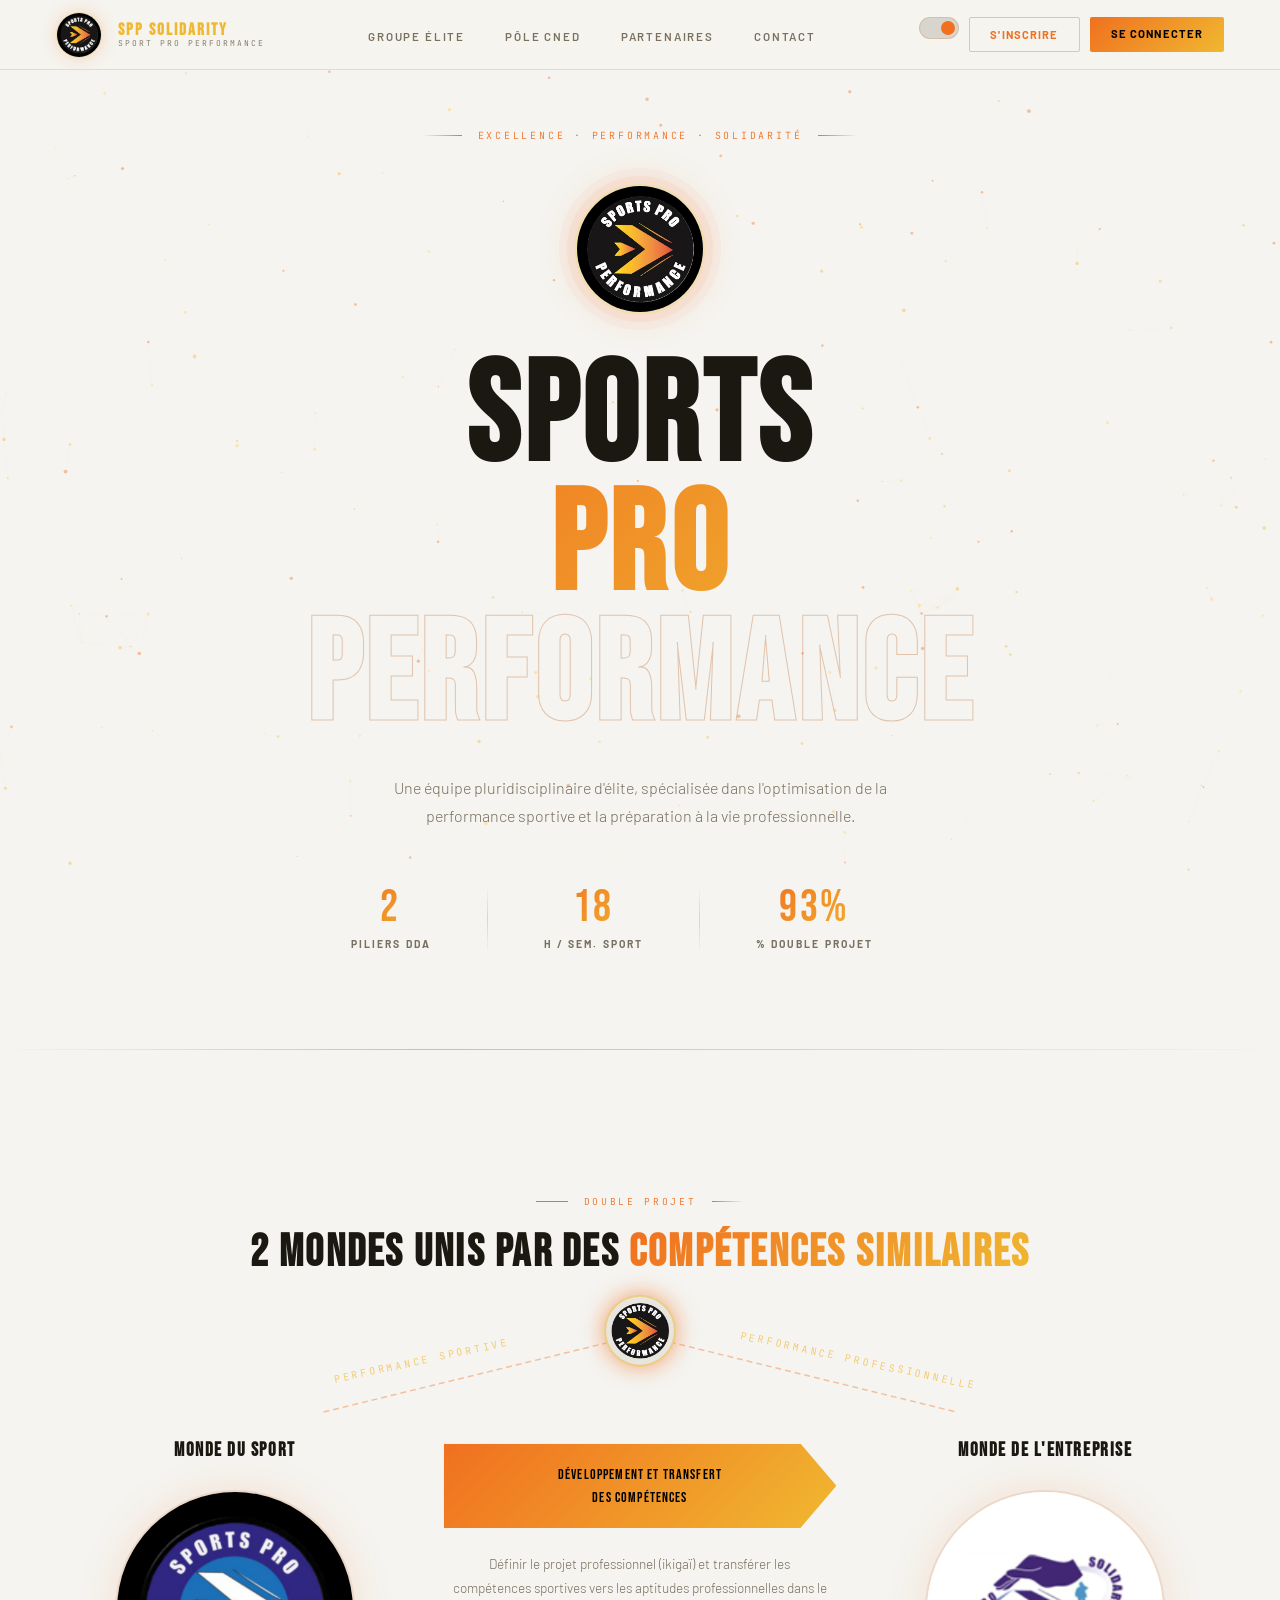
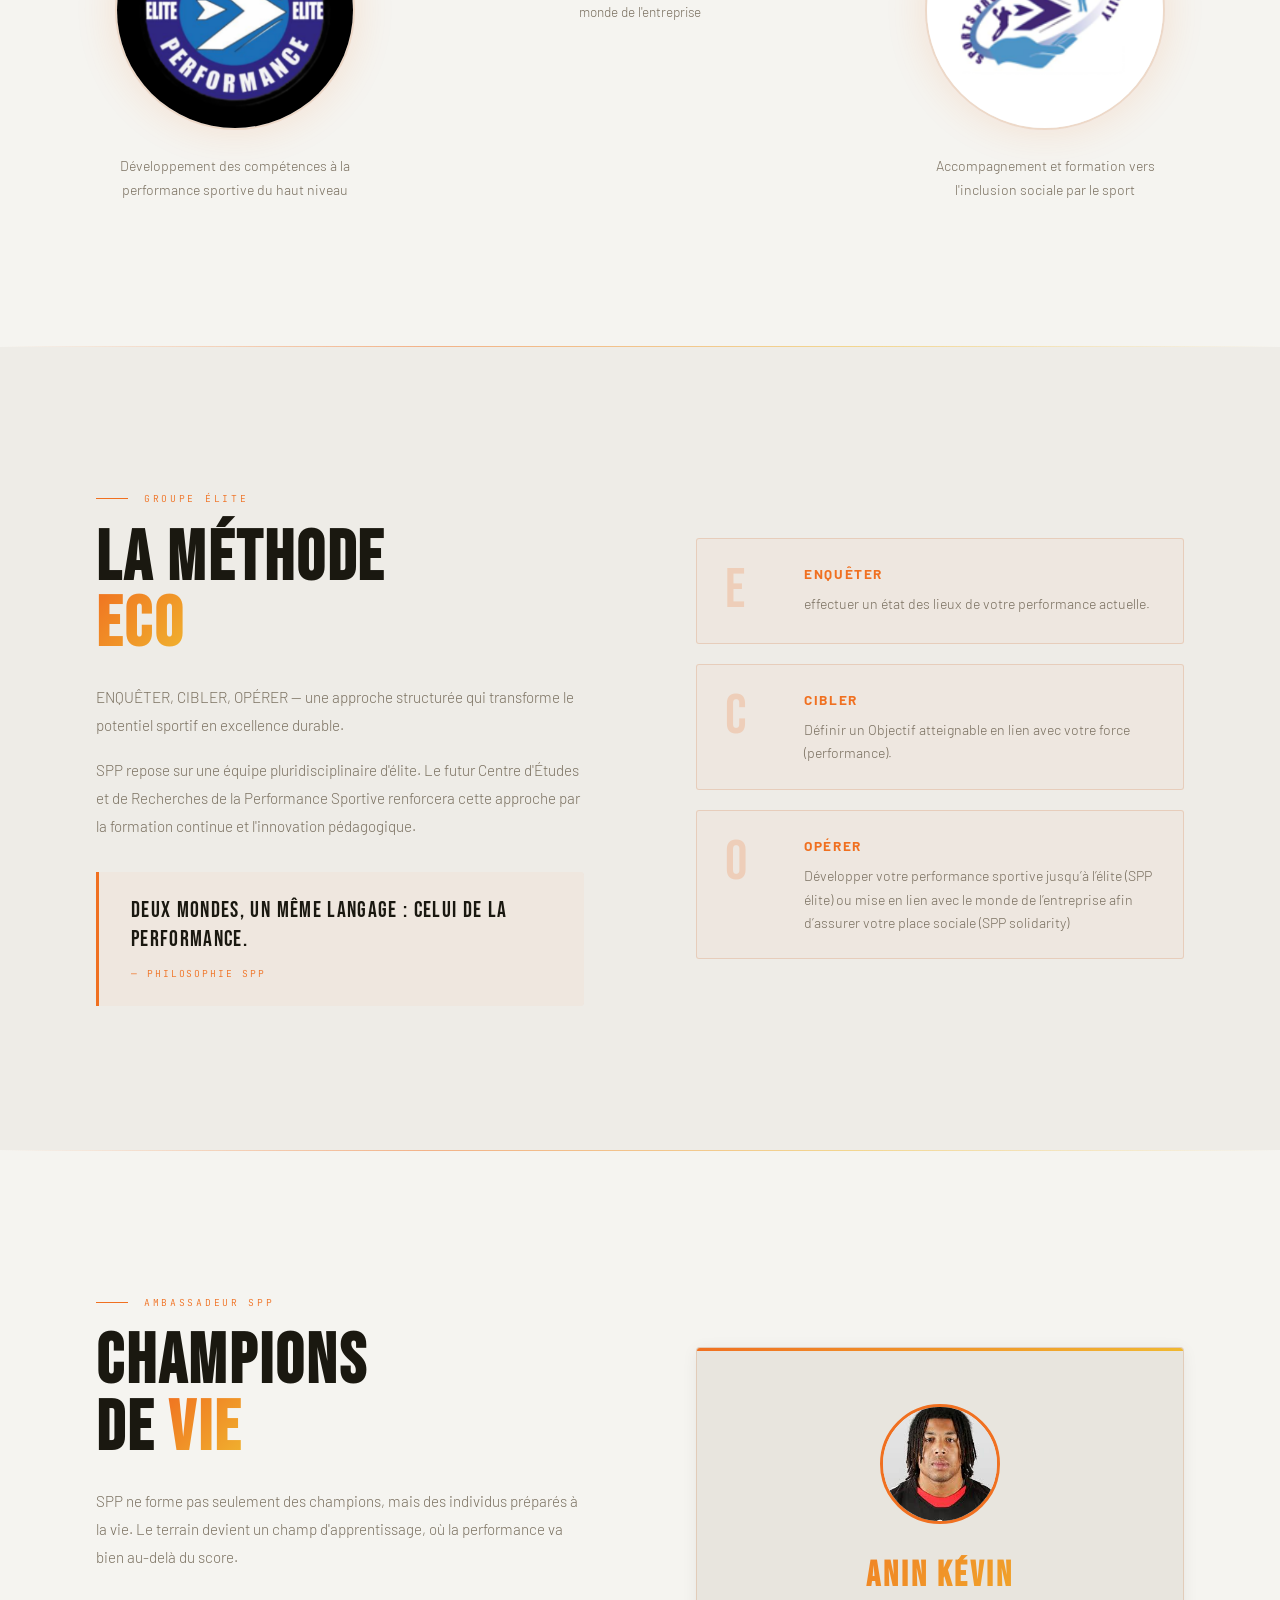
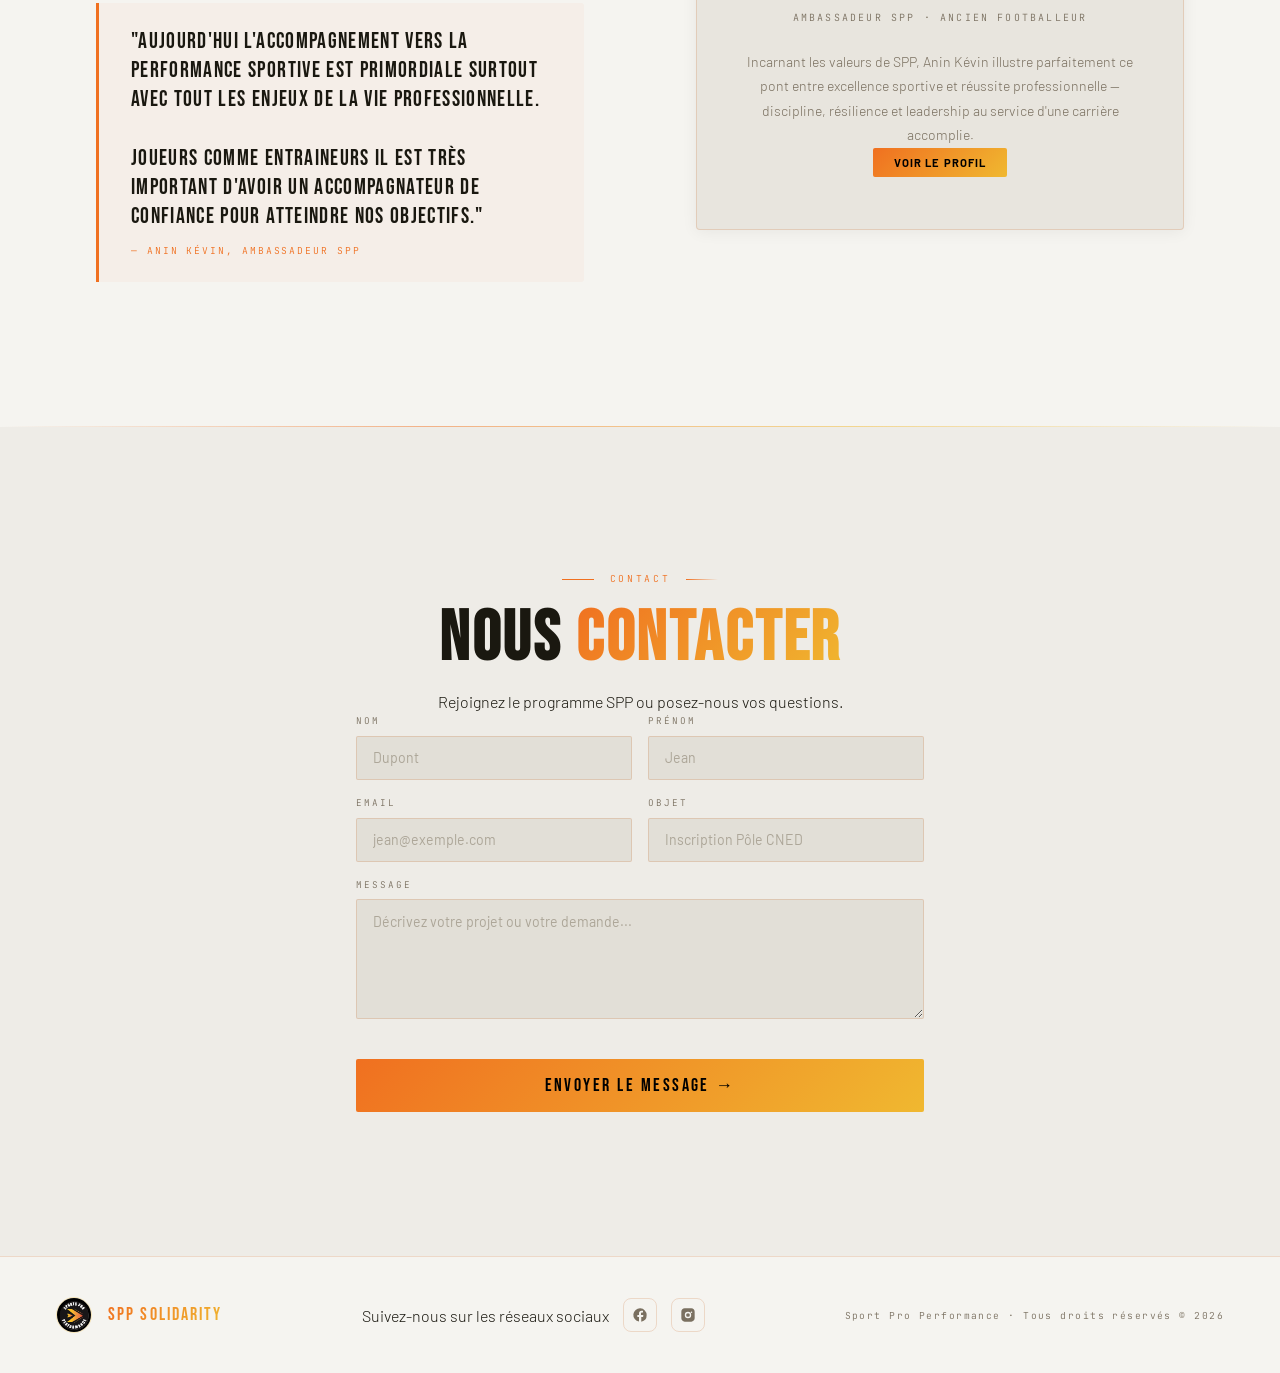
==== commit 2954b322: "fulladd" ====
--- a/index.html
+++ b/index.html
@@ -107,10 +107,72 @@
       <div class="kpi-n" data-count="100">0</div>
       <div class="kpi-l">% Double projet</div>
     </div>
-  </div>
-  <div class="scroll-indicator">
-    <span>Défiler</span>
-    <div class="scroll-bar"></div>
+    <br>
+  </div>
+ 
+</section>
+
+<div class="grad-divider"></div>
+
+<!-- WORLDS -->
+<section class="worlds">
+  <div class="wrap">
+
+    <div class="reveal">
+      <div class="section-meta" style="justify-content:center">
+        <div class="section-meta-line"></div>
+        <span class="section-meta-label">Double projet</span>
+        <div class="section-meta-line" style="background:linear-gradient(to left, transparent, var(--orange))"></div>
+      </div>
+      <h2 class="worlds-title">
+        2 mondes unis par des <em>compétences similaires</em>
+      </h2>
+    </div>
+
+    <div class="worlds-diagram reveal">
+
+      <svg class="worlds-svg" viewBox="0 0 1100 80" preserveAspectRatio="none" aria-hidden="true">
+        <line x1="230" y1="78" x2="520" y2="8" stroke="rgba(240,112,32,0.4)" stroke-width="1.5" stroke-dasharray="6 4"/>
+        <line x1="580" y1="8" x2="870" y2="78" stroke="rgba(240,112,32,0.4)" stroke-width="1.5" stroke-dasharray="6 4"/>
+        <text x="330" y="30" font-size="10" fill="rgba(240,184,48,0.75)" font-family="'JetBrains Mono',monospace" letter-spacing="3" text-anchor="middle" transform="rotate(-12,330,30)">PERFORMANCE SPORTIVE</text>
+        <text x="770" y="30" font-size="10" fill="rgba(240,184,48,0.75)" font-family="'JetBrains Mono',monospace" letter-spacing="3" text-anchor="middle" transform="rotate(12,770,30)">PERFORMANCE PROFESSIONNELLE</text>
+      </svg>
+
+      <div class="worlds-apex">
+        <img src="img/logo.png" alt="SPP logo" loading="lazy">
+      </div>
+
+      <div class="worlds-inner">
+
+        <div class="world">
+          <h3 class="world-title">Monde du Sport</h3>
+          <div class="world-circle">
+            <img src="img/mach7.png" alt="Monde du sport" loading="lazy">
+          </div>
+          <p>Développement des compétences à la performance sportive du haut niveau</p>
+        </div>
+
+        <div class="worlds-middle">
+          <div class="worlds-arrow">
+            Développement et transfert<br>des compétences
+          </div>
+          <p class="worlds-text">
+            Définir le projet professionnel (ikigaï) et transférer les compétences
+            sportives vers les aptitudes professionnelles dans le monde de l'entreprise
+          </p>
+        </div>
+
+        <div class="world">
+          <h3 class="world-title">Monde de l'Entreprise</h3>
+          <div class="world-circle">
+            <img src="img/logopro.png" alt="Monde entreprise" loading="lazy">
+          </div>
+          <p>Accompagnement et formation vers l'inclusion sociale par le sport</p>
+        </div>
+
+      </div>
+    </div>
+
   </div>
 </section>
 
@@ -125,8 +187,8 @@
           <div class="section-meta-line"></div>
           <span class="section-meta-label">Groupe Élite</span>
         </div>
-        <h2 class="section-title">La méthode<br><em>DDA</em></h2>
-        <p>Développement, Définition, Accompagnement — une approche structurée qui transforme le potentiel sportif en excellence durable.</p>
+        <h2 class="section-title">La méthode<br><em>ECO</em></h2>
+        <p>ENQUÊTER, CIBLER, OPÉRER — une approche structurée qui transforme le potentiel sportif en excellence durable.</p>
         <p>SPP repose sur une équipe pluridisciplinaire d'élite. Le futur Centre d'Études et de Recherches de la Performance Sportive renforcera cette approche par la formation continue et l'innovation pédagogique.</p>
         <div class="quote-block" style="margin-top:2rem">
           <p>Deux mondes, un même langage&nbsp;: celui de la performance.</p>
@@ -135,24 +197,24 @@
       </div>
       <div class="dda-pillars reveal">
         <div class="pillar">
-          <div class="pillar-letter">D</div>
+          <div class="pillar-letter">E</div>
           <div class="pillar-body">
-            <h3>Développement</h3>
-            <p>Des compétences à la performance sportive du haut niveau — un socle technique, tactique et mental solide.</p>
+            <h3>ENQUÊTER</h3>
+            <p>effectuer un état des lieux de votre performance actuelle.</p>
           </div>
         </div>
         <div class="pillar">
-          <div class="pillar-letter">D</div>
+          <div class="pillar-letter">C</div>
           <div class="pillar-body">
-            <h3>Définir</h3>
-            <p>Le projet professionnel par l'ikigaï — transfert des compétences sportives vers les aptitudes professionnelles.</p>
+            <h3>CIBLER</h3>
+            <p>Définir un Objectif atteignable en lien avec votre force (performance).</p>
           </div>
         </div>
         <div class="pillar">
-          <div class="pillar-letter">A</div>
+          <div class="pillar-letter">O</div>
           <div class="pillar-body">
-            <h3>Accompagnement</h3>
-            <p>Vers l'Inclusion Sociale par le sport — formation et soutien tout au long du parcours de l'athlète.</p>
+            <h3>OPÉRER</h3>
+            <p> Développer votre performance sportive jusqu’à l’élite (SPP élite) ou mise en lien avec le monde de l’entreprise afin d’assurer votre place sociale (SPP solidarity)</p>
           </div>
         </div>
       </div>
@@ -176,7 +238,10 @@
           SPP ne forme pas seulement des champions, mais des individus préparés à la vie. Le terrain devient un champ d'apprentissage, où la performance va bien au-delà du score.
         </p>
         <div class="quote-block" style="margin-top:2rem">
-          <p>Le sport m'a appris plus que n'importe quelle école.</p>
+          <p>"Aujourd'hui l'accompagnement vers la performance sportive est primordiale surtout avec tout les enjeux de la vie professionnelle.
+            <br>
+            <br>
+            Joueurs comme entraineurs il est très important d'avoir un accompagnateur de confiance pour atteindre nos objectifs."</p>
           <span>— Anin Kévin, Ambassadeur SPP</span>
         </div>
       </div>
@@ -239,8 +304,32 @@
     <img src="LOGO_PLACEHOLDER" alt="SPP" class="footer-logo-img">
     <span class="footer-brand">SPP SOLIDARITY</span>
   </div>
-  <div class="footer-right">Sport Pro Performance · Tous droits réservés © 2026</div>
+
+  <!-- 🔥 Réseaux sociaux -->
+  <div class="footer-social">
+    <p>Suivez-nous sur les réseaux sociaux</p>
+    <a href="https://www.facebook.com/sportsproperformance/?locale=fr_FR" target="_blank" aria-label="Facebook">
+      <svg viewBox="0 0 24 24" fill="currentColor">
+        <path d="M22 12a10 10 0 1 0-11.5 9.9v-7H8v-3h2.5V9.5c0-2.5 1.5-3.9 3.7-3.9 1.1 0 2.3.2 2.3.2v2.5h-1.3c-1.3 0-1.7.8-1.7 1.6V12H17l-.4 3h-2.7v7A10 10 0 0 0 22 12"/>
+      </svg>
+    </a>
+
+    <a href="https://www.instagram.com/sports_pro_performance/" target="_blank" aria-label="Instagram">
+      <svg viewBox="0 0 24 24" fill="currentColor">
+        <path d="M7 2C4.2 2 2 4.2 2 7v10c0 2.8 2.2 5 5 5h10c2.8 
+        0 5-2.2 5-5V7c0-2.8-2.2-5-5-5H7zm5 
+        5.2A4.8 4.8 0 1 1 7.2 12 4.8 4.8 0 0 1 12 
+        7.2zm0 2A2.8 2.8 0 1 0 14.8 12 2.8 2.8 0 0 0 
+        12 9.2zm5.3-2.3a1.1 1.1 0 1 1-1.1 1.1 
+        1.1 1.1 0 0 1 1.1-1.1z"/>
+      </svg>
+    </a>
+  </div>
+
+  <div class="footer-right">
+    Sport Pro Performance · Tous droits réservés © 2026
+  </div>
 </footer>
 <script src="spp.js"></script>
 </body>
-</html>
+</html>
--- a/spp.css
+++ b/spp.css
@@ -649,6 +649,36 @@
   letter-spacing:.15em; color:var(--muted);
 }
 
+.footer-social {
+  display:flex;
+  gap:14px;
+  align-items:center;
+}
+
+.footer-social a {
+  width:34px;
+  height:34px;
+  display:flex;
+  align-items:center;
+  justify-content:center;
+  border:1px solid var(--border);
+  border-radius:8px;
+  color:var(--muted);
+  transition:all .25s;
+}
+
+.footer-social a:hover {
+  color:#fff;
+  border-color:var(--accent);
+  background:var(--accent);
+  transform:translateY(-2px);
+}
+
+.footer-social svg {
+  width:16px;
+  height:16px;
+}
+
 /* ── REVEAL ── */
 .reveal { opacity:0; transform:translateY(28px); transition:opacity .65s ease, transform .65s ease; }
 .reveal.visible { opacity:1; transform:none; }
@@ -765,6 +795,50 @@
   padding: 9rem 0;
   background: var(--surface);
 }
+.why-grid {
+  display: grid;
+  grid-template-columns: repeat(4, 1fr);
+  gap: 1.5rem;
+  margin-top: 3rem;
+}
+.why-card {
+  background: var(--card);
+  border: 1px solid var(--border);
+  border-top: 3px solid var(--orange);
+  padding: 2.25rem 1.75rem;
+  display: flex;
+  flex-direction: column;
+  gap: .85rem;
+  transition: transform .3s, box-shadow .3s;
+}
+.why-card:hover {
+  transform: translateY(-8px);
+  box-shadow: 0 16px 40px rgba(240,112,32,.15);
+}
+.why-icon {
+  font-size: 2rem;
+  line-height: 1;
+}
+.why-card h3 {
+  font-family: var(--font-head);
+  font-size: 1.2rem;
+  text-transform: uppercase;
+  letter-spacing: .08em;
+  color: var(--fg);
+}
+.why-card p {
+  font-size: .88rem;
+  color: var(--muted);
+  line-height: 1.7;
+}
+@media(max-width:1000px) {
+  .why-grid { grid-template-columns: repeat(2,1fr); }
+}
+@media(max-width:600px) {
+  .why-grid { grid-template-columns: 1fr; }
+}
+
+/* ── GRID-3 (autres pages) ── */
 .grid-3 {
   display: grid;
   grid-template-columns: repeat(3,1fr);
@@ -782,24 +856,91 @@
   border-color: rgba(240,112,32,.4);
 }
 
-/* ── PARTNERS TYPES ── */
-.partners-types {
-  padding: 9rem 0;
-  background: var(--bg);
-}
-
-/* ── BENEFITS ── */
-.benefits {
-  padding: 9rem 0;
+/* ── PARTNERS TYPES (supprimé – fusionné avec WHY) ── */
+
+/* ── PARTNERS SHOWCASE GRID ── */
+.partners-showcase {
+  padding: 7rem 0;
   background: var(--surface);
 }
-.benefits ul {
-  margin-top: 2rem;
-}
-.benefits li {
-  margin: 1rem 0;
-  font-size: .9rem;
+.partners-grid {
+  display: grid;
+  grid-template-columns: repeat(3, 1fr);
+  gap: 1.75rem;
+  margin-top: 3rem;
+}
+.partner-card {
+  background: var(--card);
+  border: 1px solid var(--border);
+  border-radius: 4px;
+  display: flex;
+  flex-direction: column;
+  transition: transform .3s, border-color .3s, box-shadow .3s;
+  overflow: hidden;
+}
+.partner-card:hover {
+  transform: translateY(-6px);
+  border-color: rgba(240,112,32,.45);
+  box-shadow: 0 12px 36px rgba(0,0,0,.25);
+}
+.partner-logo-wrap {
+  background: #fff;
+  display: flex;
+  align-items: center;
+  justify-content: center;
+  padding: 1.5rem 2rem;
+  min-height: 100px;
+  border-bottom: 1px solid var(--border);
+}
+.partner-logo-wrap img {
+  max-height: 64px;
+  max-width: 160px;
+  width: auto;
+  object-fit: contain;
+}
+.partner-info {
+  padding: 1.5rem 1.75rem;
+  display: flex;
+  flex-direction: column;
+  gap: .65rem;
+  flex: 1;
+}
+.partner-info h3 {
+  font-family: var(--font-head);
+  font-size: 1.15rem;
+  text-transform: uppercase;
+  letter-spacing: .08em;
+  color: var(--fg);
+}
+.partner-info p {
+  font-size: .85rem;
   color: var(--muted);
+  line-height: 1.65;
+  flex: 1;
+}
+.partner-link {
+  display: inline-block;
+  margin-top: .5rem;
+  font-size: .75rem;
+  font-weight: 700;
+  letter-spacing: .1em;
+  text-transform: uppercase;
+  color: var(--orange);
+  text-decoration: none;
+  transition: opacity .2s;
+}
+.partner-link:hover { opacity: .7; }
+.partner-link--muted {
+  color: var(--muted);
+  cursor: default;
+}
+.partner-card--unknown { opacity: .8; }
+
+@media(max-width:900px) {
+  .partners-grid { grid-template-columns: repeat(2,1fr); }
+}
+@media(max-width:600px) {
+  .partners-grid { grid-template-columns: 1fr; }
 }
 
 /* ── STATS ── */
@@ -925,3 +1066,168 @@
 .logos a:hover { opacity:1; transform:translateY(-2px); }
 .logos a img { opacity:.7; transition:opacity .3s; }
 .logos a:hover img { opacity:1; }
+
+
+/* ── SECTION 2 MONDES ── */
+.worlds {
+  padding: 9rem 0;
+  background: var(--bg);
+  text-align: center;
+}
+
+/* Titre */
+.worlds-title {
+  font-family: var(--font-head);
+  font-size: clamp(1.8rem, 3.5vw, 3rem);
+  text-transform: uppercase;
+  letter-spacing: .05em;
+  margin-bottom: 3.5rem;
+  line-height: 1.1;
+}
+.worlds-title em {
+  font-style: normal;
+  background: var(--grad);
+  -webkit-background-clip: text;
+  -webkit-text-fill-color: transparent;
+  background-clip: text;
+}
+
+/* Wrapper diagram (position relative pour le SVG en overlay) */
+.worlds-diagram {
+  position: relative;
+}
+
+/* SVG lignes de connexion */
+.worlds-svg {
+  display: block;
+  width: 100%;
+  height: 80px;
+  margin-bottom: -2px;
+  overflow: visible;
+}
+
+/* Logo apex centré au sommet du triangle */
+.worlds-apex {
+  position: absolute;
+  top: 0;
+  left: 50%;
+  transform: translateX(-50%) translateY(-50%);
+  z-index: 2;
+}
+.worlds-apex img {
+  width: 72px;
+  height: 72px;
+  border-radius: 50%;
+  border: 2px solid rgba(240,184,48,.5);
+  box-shadow: 0 0 24px rgba(240,112,32,.35);
+  filter: drop-shadow(0 0 8px rgba(240,112,32,.3));
+  background: var(--card);
+}
+
+/* Ligne des 3 blocs */
+.worlds-inner {
+  display: flex;
+  align-items: flex-start;
+  justify-content: space-between;
+  gap: 3rem;
+  padding-top: 1.5rem;
+}
+
+/* blocs gauche / droite */
+.world {
+  width: 28%;
+  text-align: center;
+}
+
+.world-title {
+  font-family: var(--font-head);
+  letter-spacing: .08em;
+  font-size: 1.2rem;
+  margin-bottom: 1.5rem;
+  text-transform: uppercase;
+}
+
+/* cercle image */
+.world-circle {
+  width: 240px;
+  height: 240px;
+  border-radius: 50%;
+  overflow: hidden;
+  margin: 0 auto;
+  border: 2px solid var(--border);
+  box-shadow: 0 0 40px rgba(240,112,32,.15);
+  transition: transform .4s ease, box-shadow .4s ease;
+}
+.world-circle:hover {
+  transform: scale(1.05);
+  box-shadow: 0 0 60px rgba(240,112,32,.35);
+}
+.world-circle img {
+  width: 100%;
+  height: 100%;
+  object-fit: cover;
+}
+.world p {
+  margin-top: 1.5rem;
+  font-size: .88rem;
+  color: var(--muted);
+  line-height: 1.7;
+}
+
+/* Centre */
+.worlds-middle {
+  width: 44%;
+  text-align: center;
+  display: flex;
+  flex-direction: column;
+  align-items: center;
+  padding-top: .5rem;
+}
+
+/* flèche */
+.worlds-arrow {
+  position: relative;
+  background: var(--grad);
+  color: #000;
+  padding: 1.2rem 2rem;
+  font-family: var(--font-head);
+  letter-spacing: .08em;
+  text-transform: uppercase;
+  font-size: .9rem;
+  margin: 0 auto 1.5rem;
+  width: 90%;
+  box-shadow: 0 10px 30px rgba(240,112,32,.25);
+  clip-path: polygon(0 0, calc(100% - 36px) 0, 100% 50%, calc(100% - 36px) 100%, 0 100%);
+}
+
+/* texte central */
+.worlds-text {
+  font-size: .85rem;
+  color: var(--muted);
+  line-height: 1.75;
+  max-width: 380px;
+}
+
+/* ── RESPONSIVE ── */
+@media(max-width: 1000px) {
+  .worlds-inner {
+    flex-direction: column;
+    align-items: center;
+  }
+  .world,
+  .worlds-middle {
+    width: 100%;
+  }
+  .world-circle {
+    width: 200px;
+    height: 200px;
+  }
+  .worlds-svg {
+    display: none;
+  }
+  .worlds-apex {
+    position: static;
+    transform: none;
+    margin: 0 auto 2rem;
+  }
+}
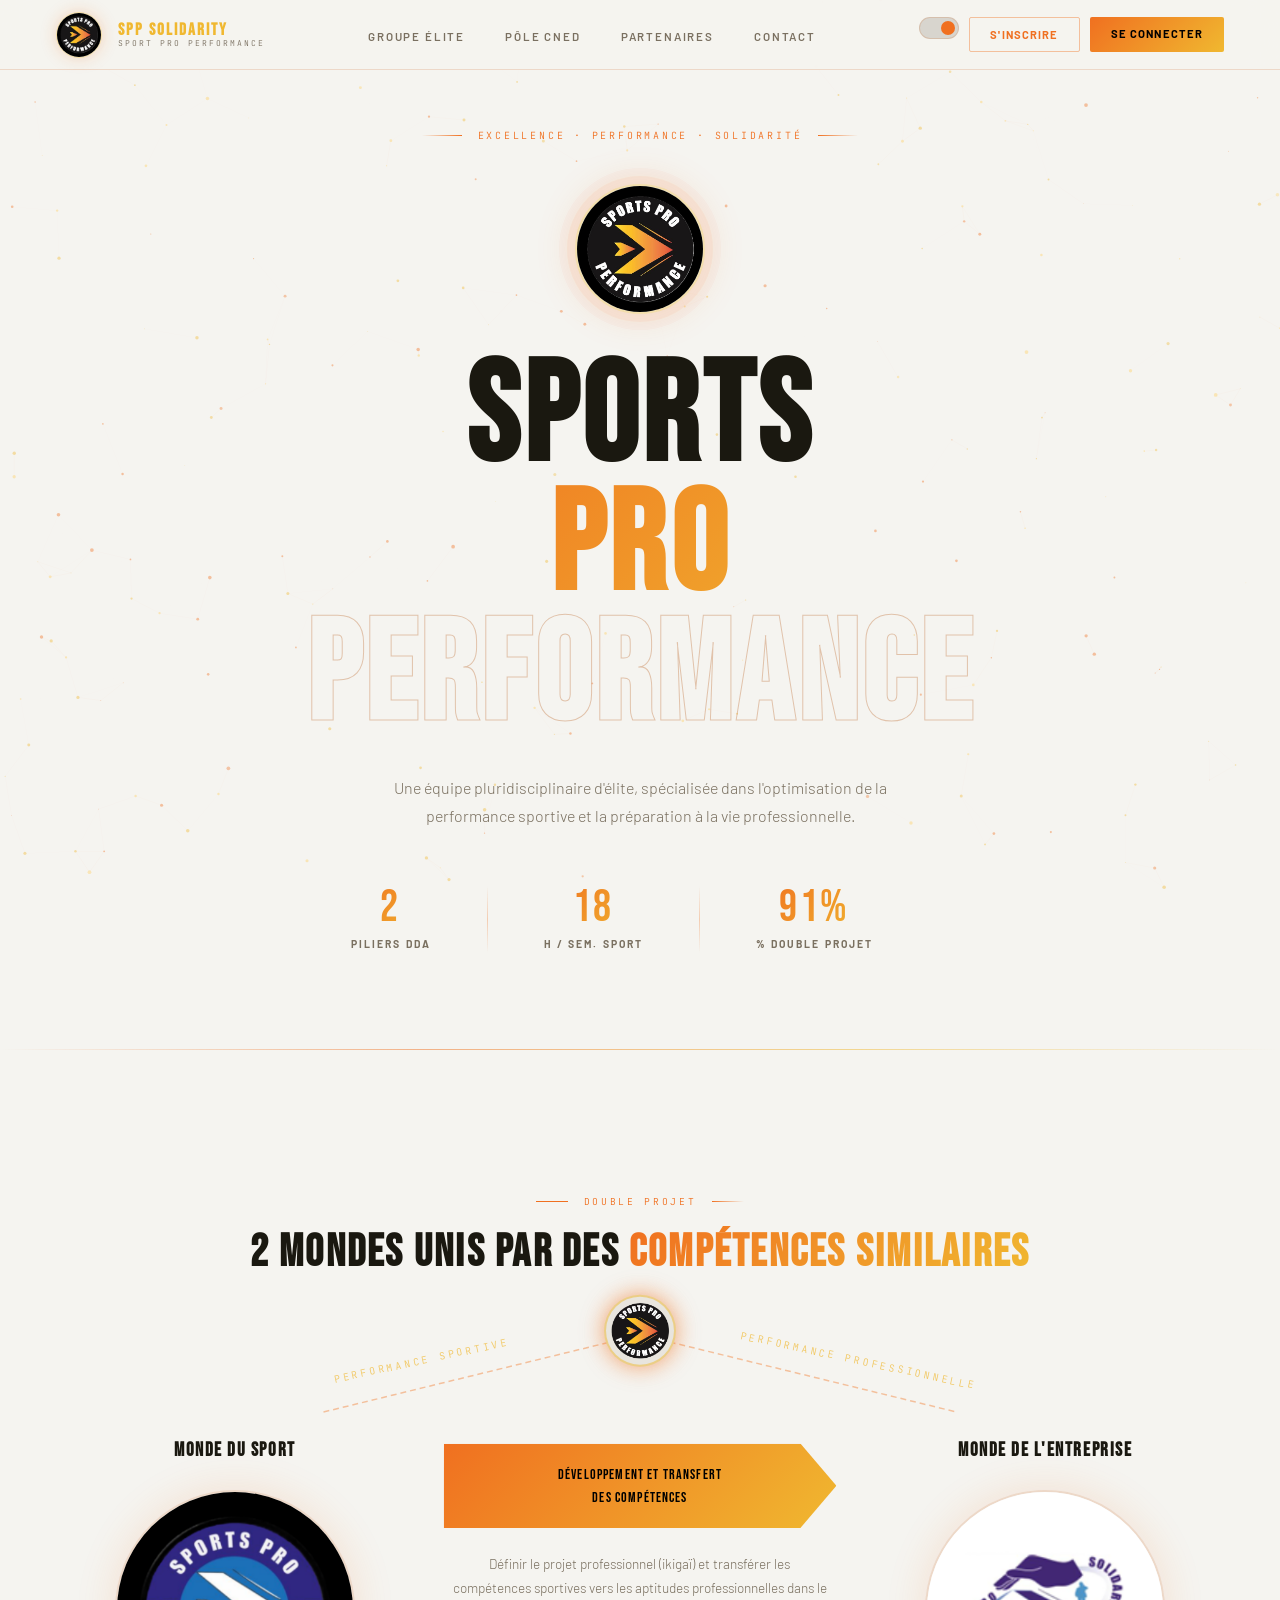
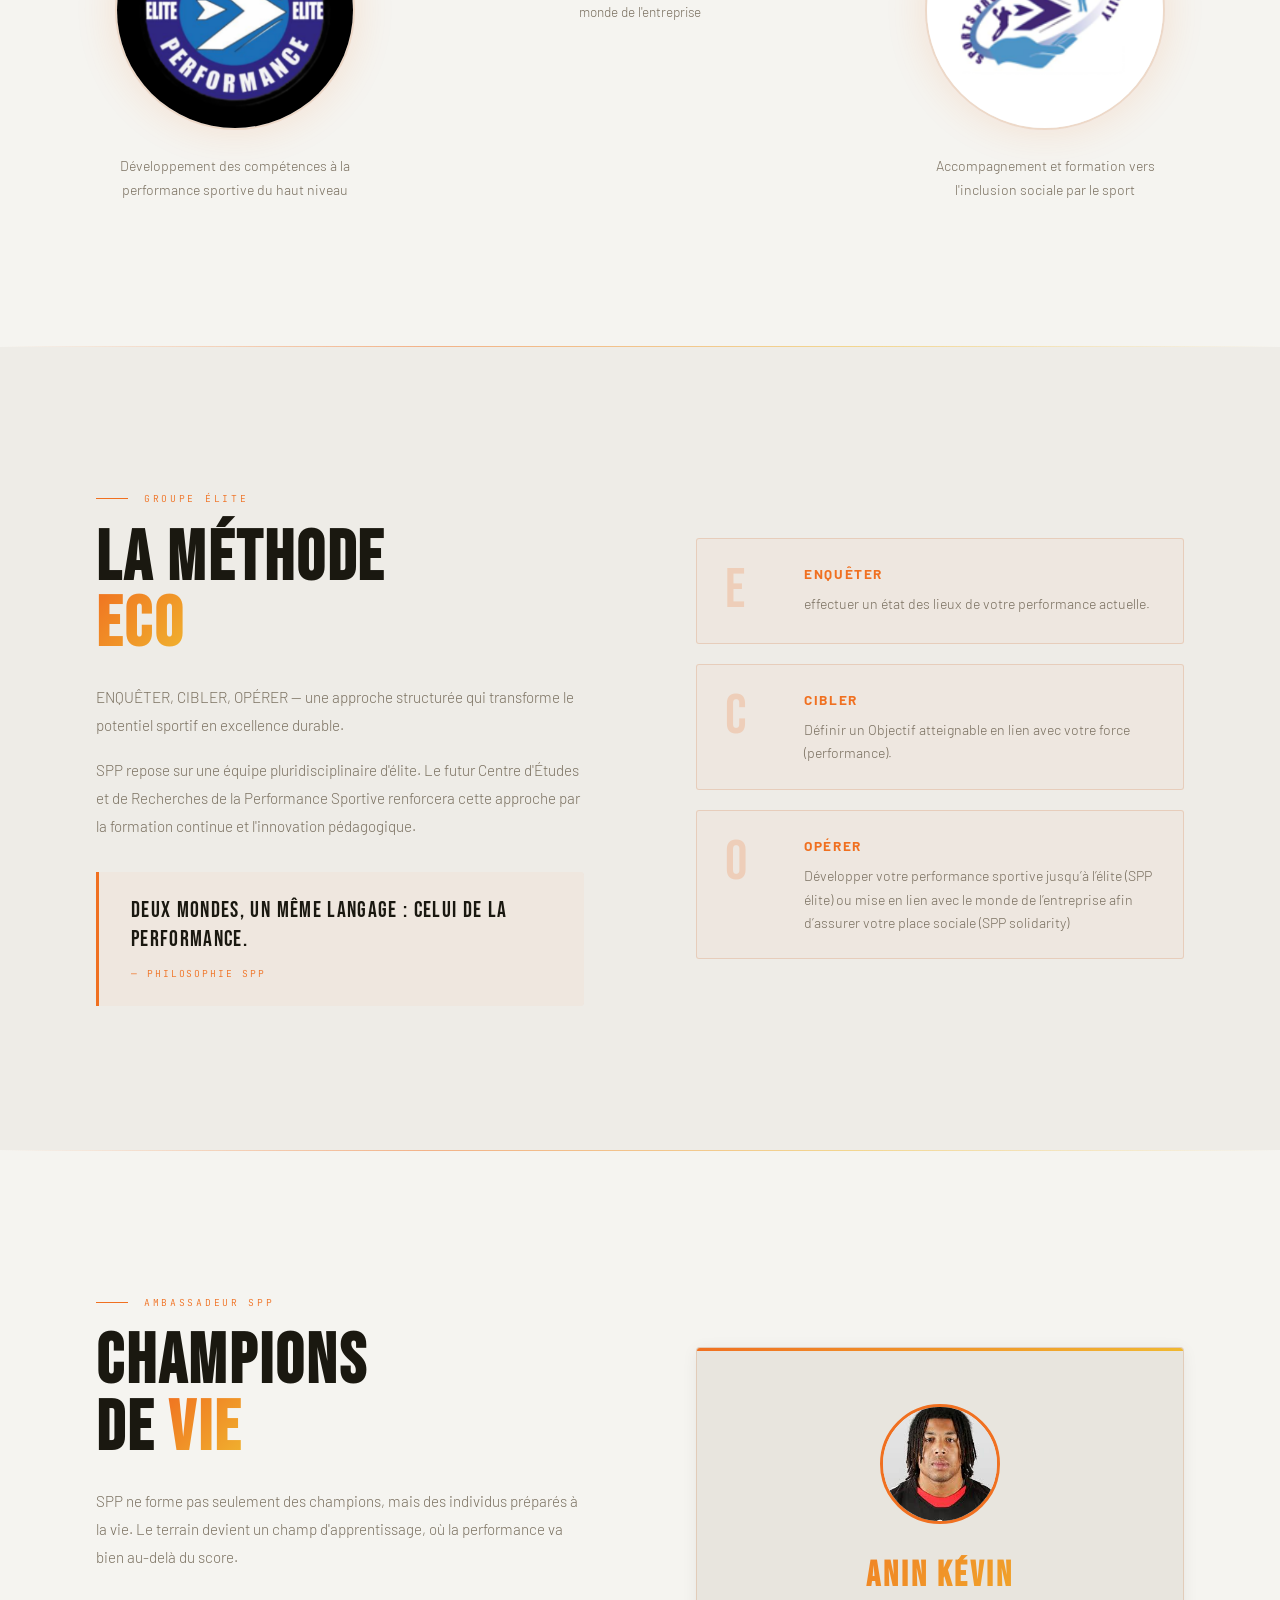
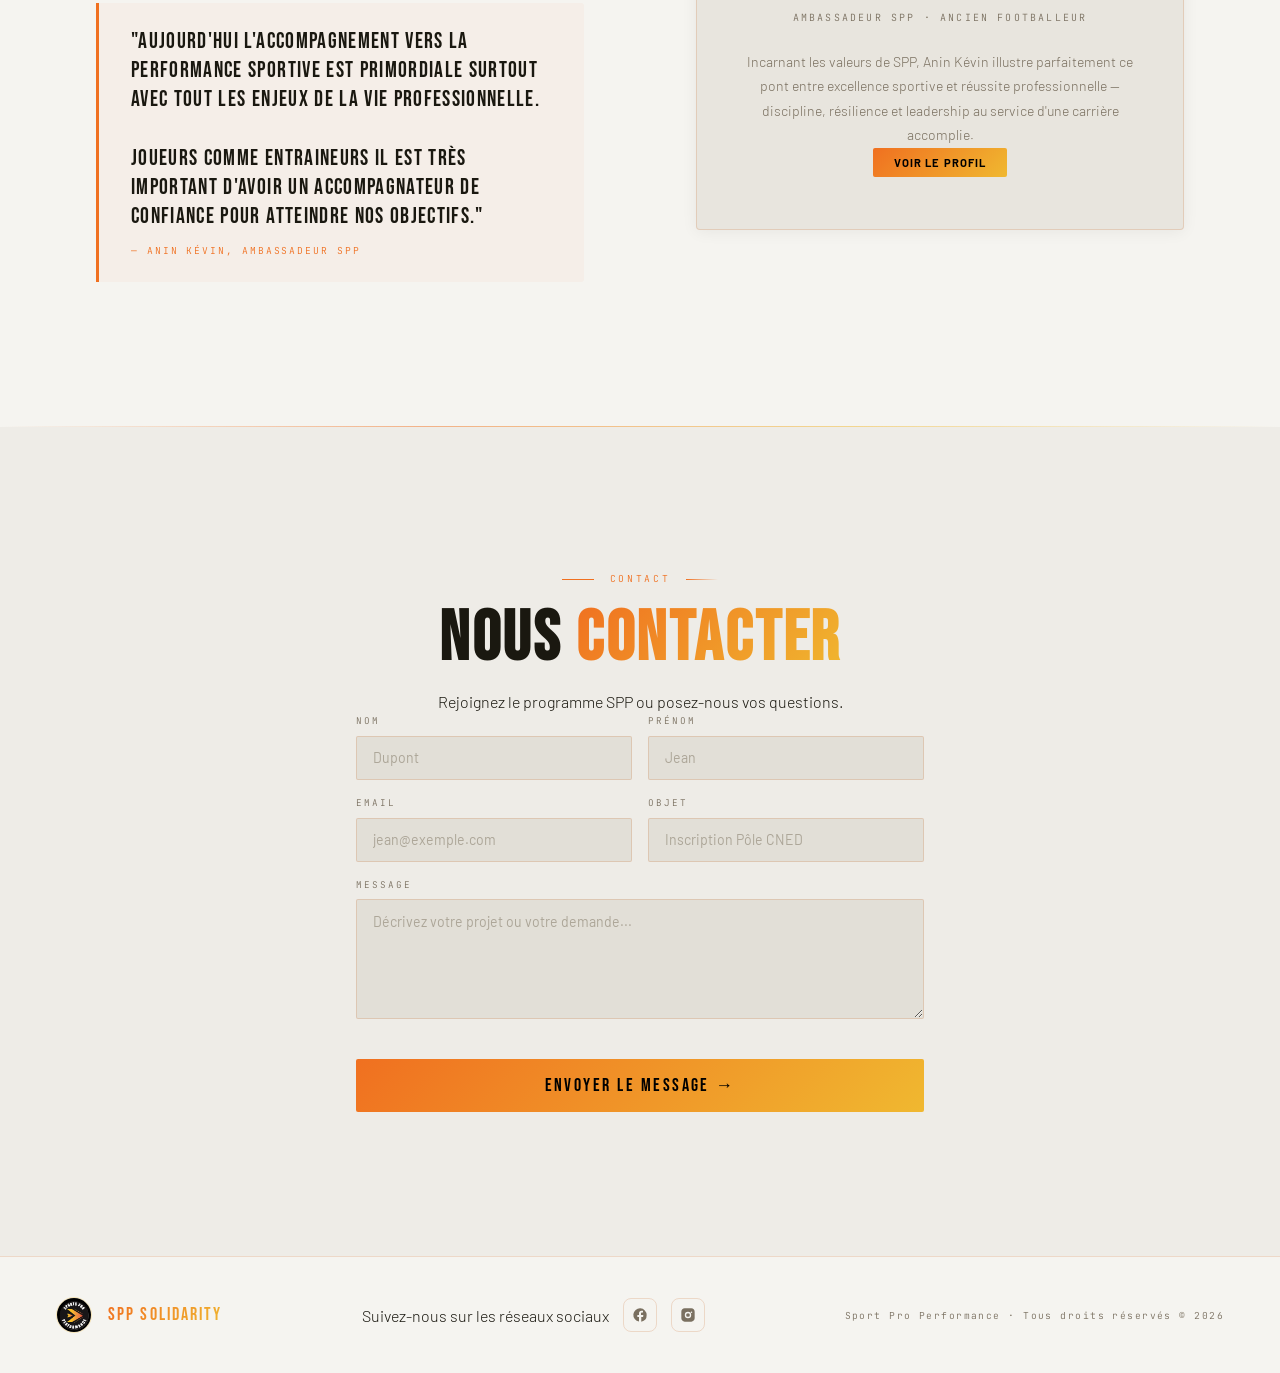
==== commit 27e6bec8: "Update canonical and Open Graph URLscom1" ====
--- a/index.html
+++ b/index.html
@@ -19,7 +19,7 @@
 <meta name="robots" content="index, follow">
 
 <!-- CANONICAL -->
-<link rel="canonical" href="https://www.sportpro-performance.fr/">
+<link rel="canonical" href="https://www.sport-pro-performance.com/">
 
 <!-- FAVICON -->
 <link rel="icon" href="img/logo.png" type="image/png">
@@ -31,14 +31,14 @@
 <meta property="og:title" content="SPP Solidarity — Performance sportive & double projet">
 <meta property="og:description" content="Une équipe d'élite pour accompagner les athlètes vers la performance et la réussite professionnelle.">
 <meta property="og:type" content="website">
-<meta property="og:url" content="https://www.sportpro-performance.fr/">
-<meta property="og:image" content="https://www.sportpro-performance.fr/img/preview.jpg">
+<meta property="og:url" content="https://www.sport-pro-performance.com/">
+<meta property="og:image" content="https://www.sport-pro-performance.com/img/preview.jpg">
 
 <!-- TWITTER CARD -->
 <meta name="twitter:card" content="summary_large_image">
 <meta name="twitter:title" content="SPP Solidarity — Performance sportive">
 <meta name="twitter:description" content="Excellence sportive et double projet professionnel pour athlètes.">
-<meta name="twitter:image" content="https://www.sportpro-performance.fr/img/preview.jpg">
+<meta name="twitter:image" content="https://www.sport-pro-performance.com/img/preview.jpg">
 
 <!-- PERFORMANCE FONTS -->
 <link rel="preconnect" href="https://fonts.googleapis.com">
@@ -332,4 +332,4 @@
 </footer>
 <script src="spp.js"></script>
 </body>
-</html>+</html>
